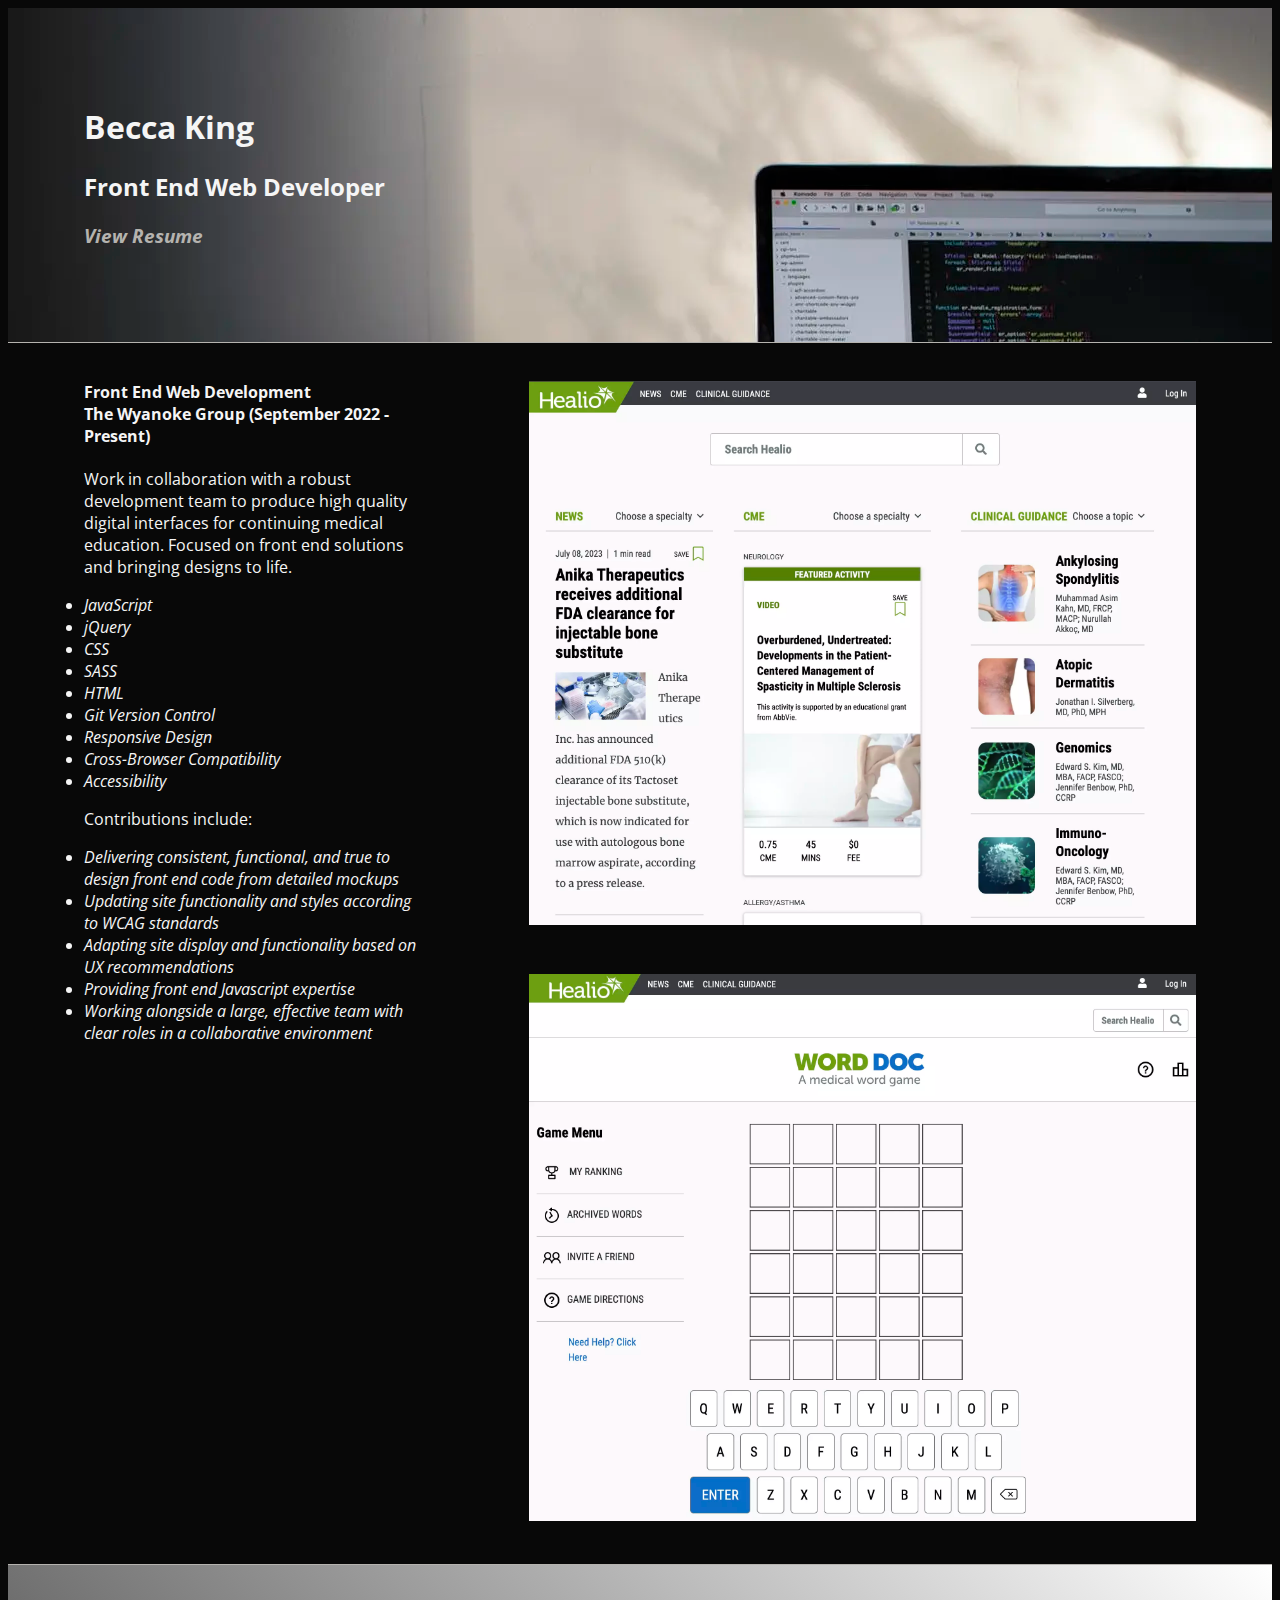
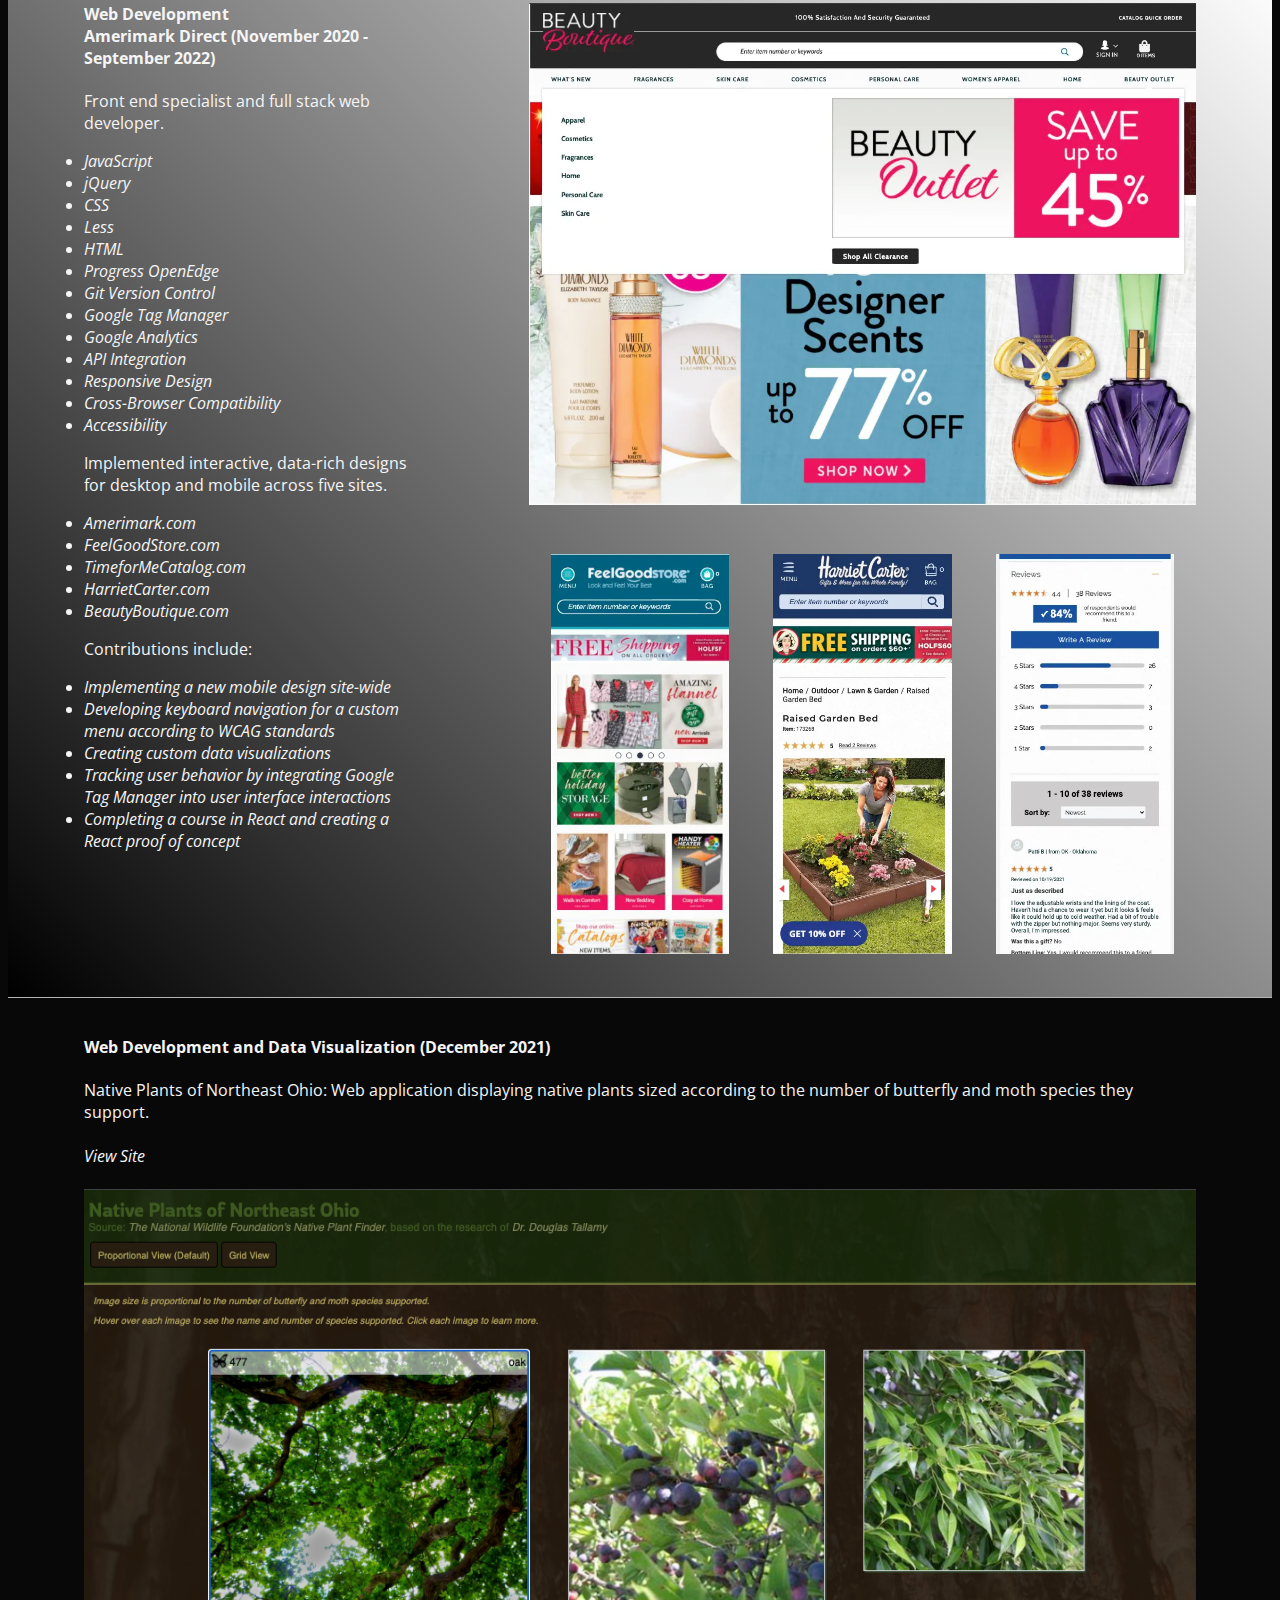
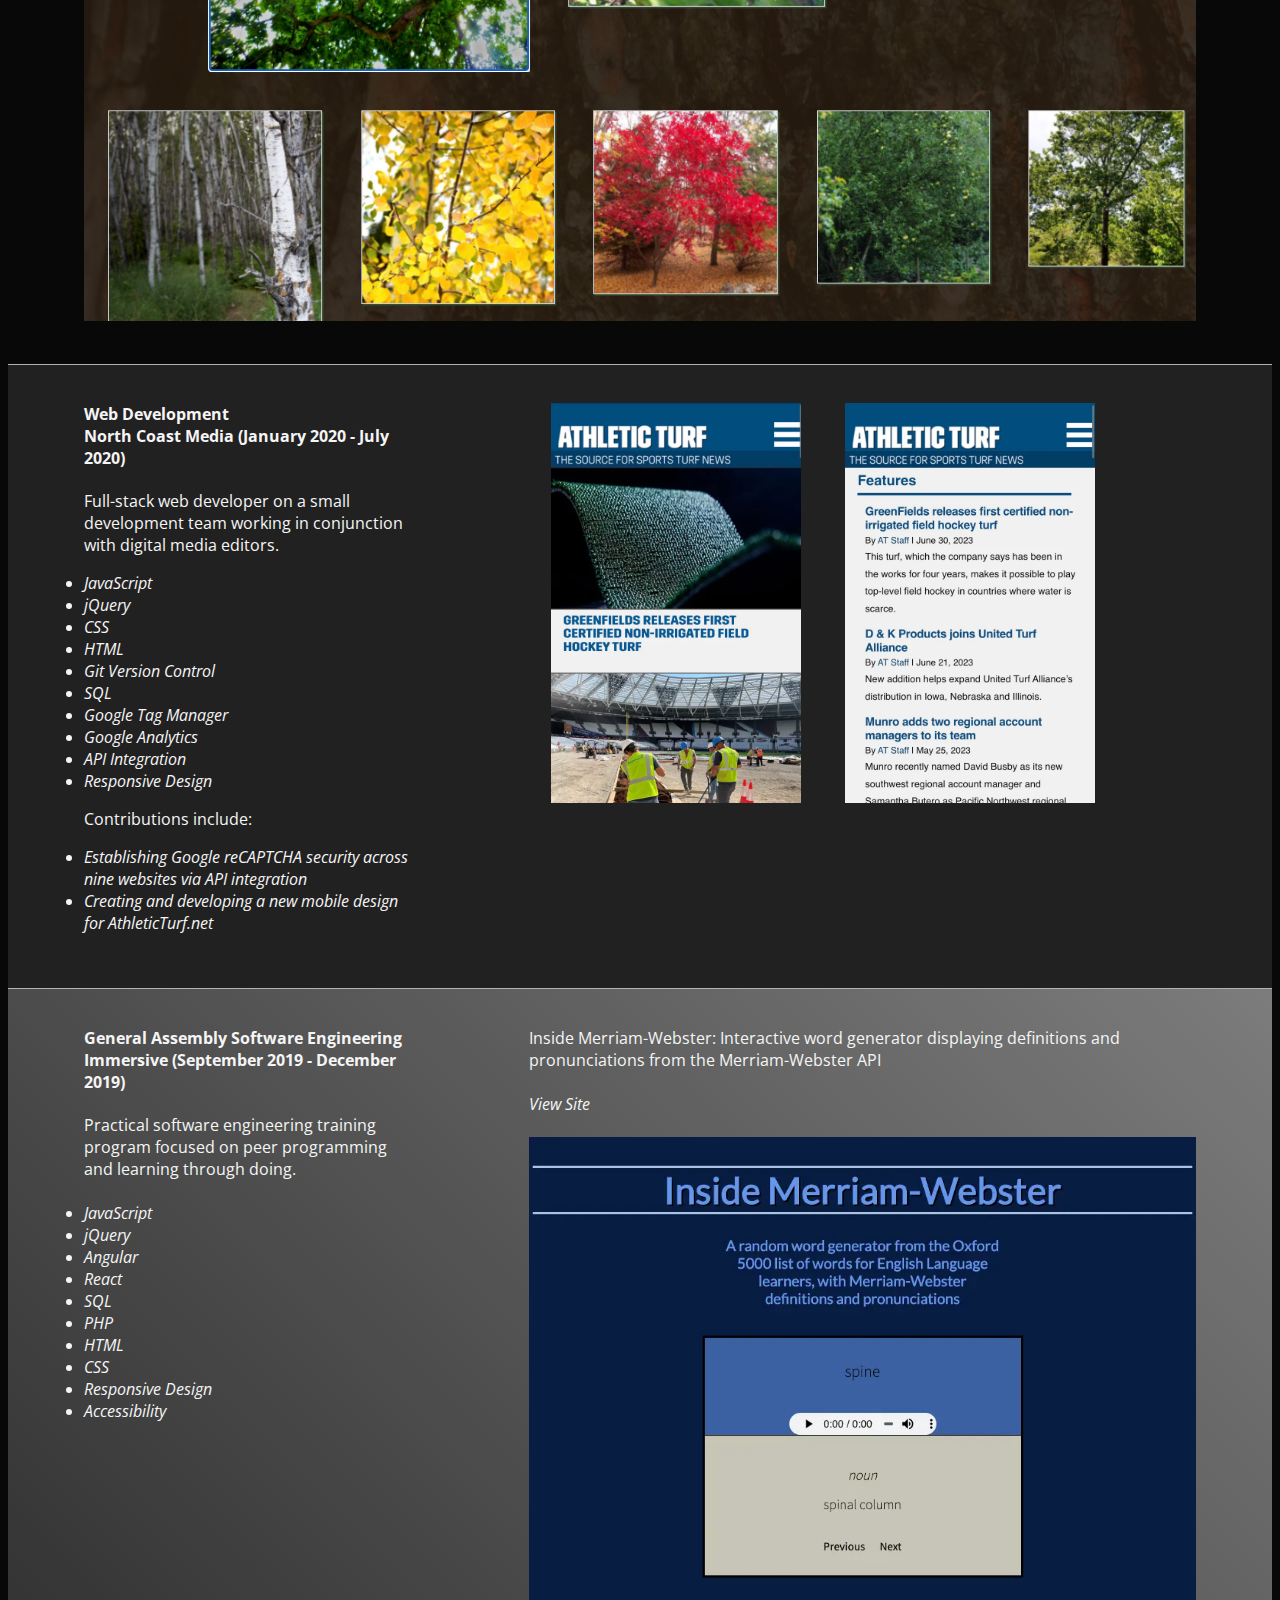
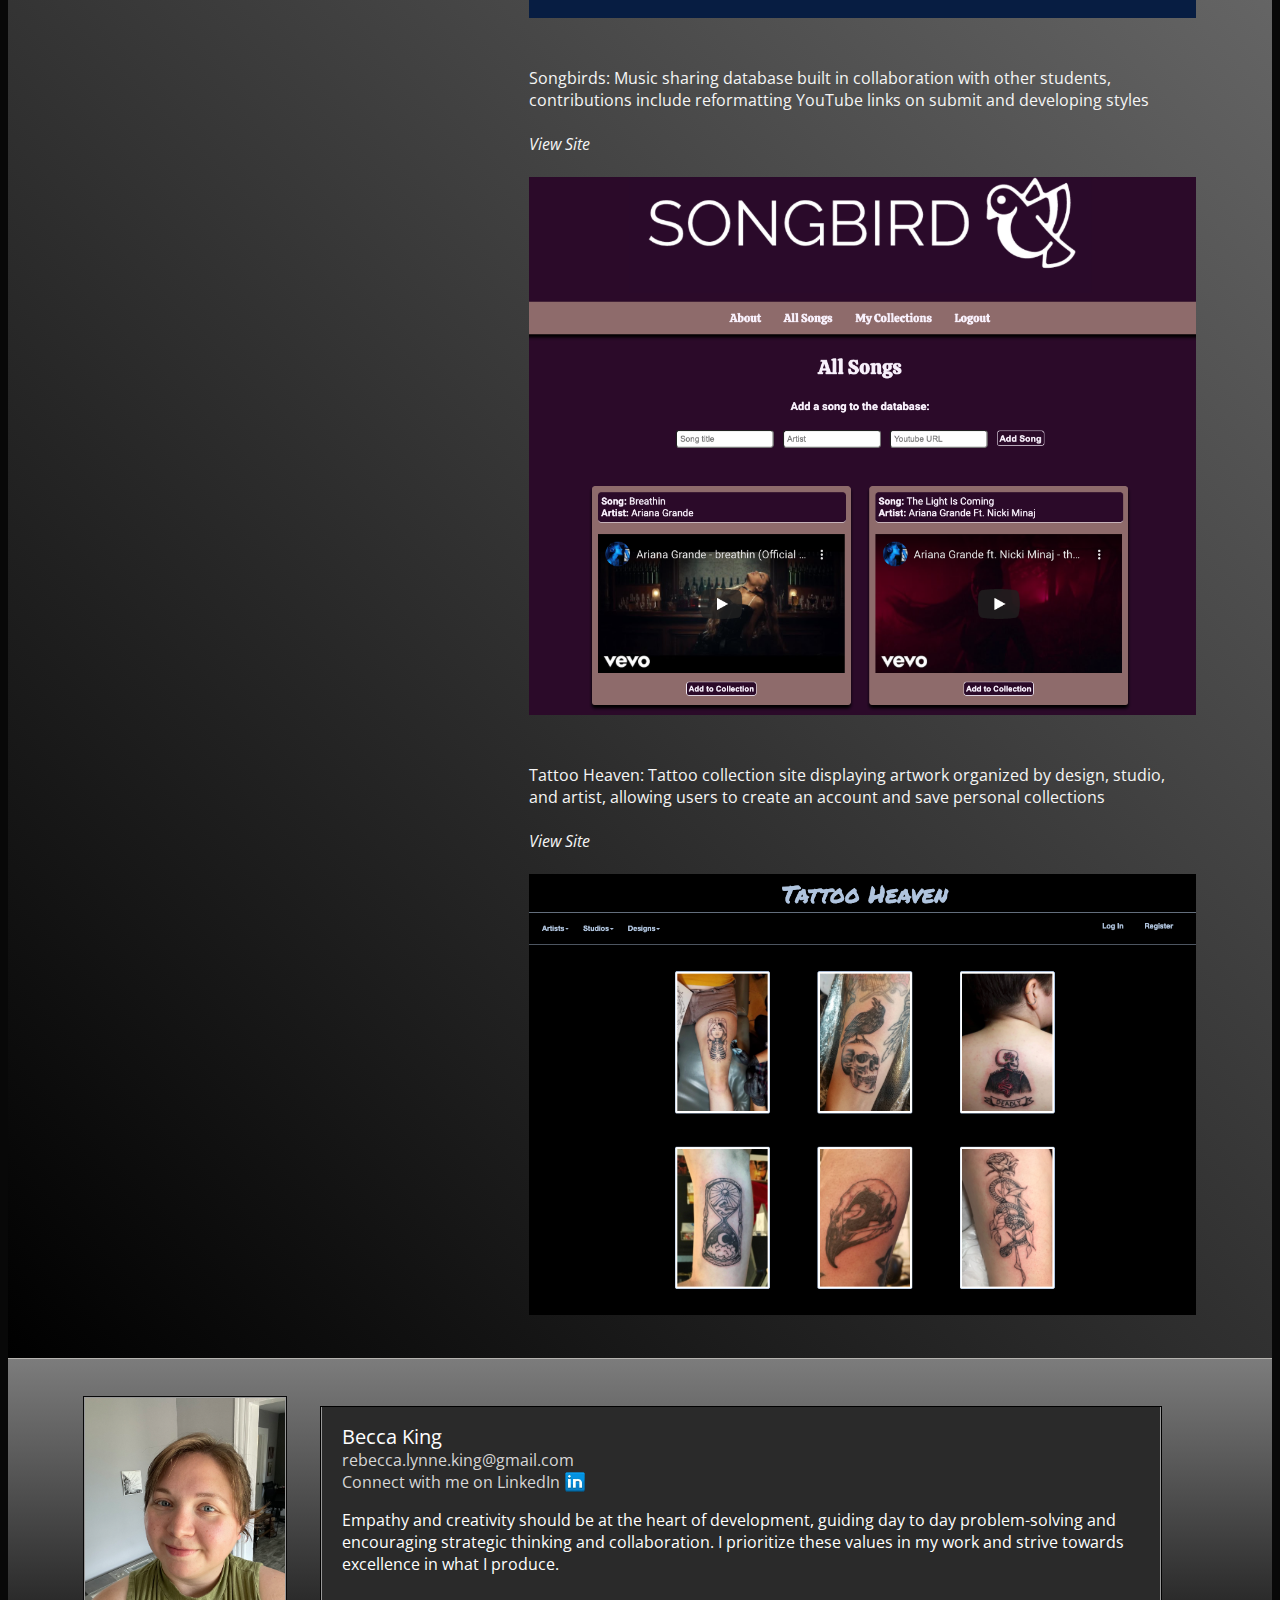
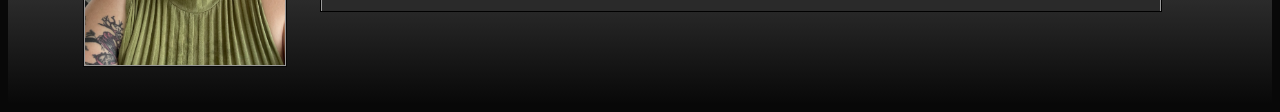
==== index.html @ 702a46b6 "Portfolio site updates" ====
<!DOCTYPE html>
<html lang="en" dir="ltr">
  <head>
    <meta charset="utf-8">
    <meta name="viewport" content="width=device-width, initial-scale=1.0">
    <meta name="description" content="Becca King's Front End Web Development Portfolio.">
    <title>Becca King</title>
    <link rel="stylesheet" href="style.css?v=4" type="text/css">
    <link rel="preconnect" href="https://fonts.gstatic.com">
    <link rel="icon" type="image/png" href="./favicon.png"/>
    <link href="https://fonts.googleapis.com/css2?family=Courgette&family=Open+Sans:ital,wght@0,300;0,400;0,600;0,700;1,300;1,400;1,600;1,700&display=swap" rel="stylesheet">
  </head>
  <body>
    <header>
        <h1>Becca King</h1>
        <h2>Front End Web Developer</h2>
        <a href='./RebeccaKingResume.pdf' id='resume' target="_blank"><h3>View Resume</h3></a>
    </header>
    <main>
        <div class="square wyanoke">
          <div class="column left">
            <h4>Front End Web Development<br>The Wyanoke Group (September 2022 - Present)</h4>
            <span>Work in collaboration with a robust development team to produce high quality digital interfaces for continuing medical education. Focused on front end solutions and bringing designs to life.</span>
            <ul>
              <li>JavaScript</li>
              <li>jQuery</li>
              <li>CSS</li>
              <li>SASS</li>
              <li>HTML</li>
              <li>Git Version Control</li>
              <li>Responsive Design</li>
              <li>Cross-Browser Compatibility</li>
              <li>Accessibility</li>
            </ul>
            <span>Contributions include:</span>
            <ul>
              <li>Delivering consistent, functional, and true to design front end code from detailed mockups</li>
              <li>Updating site functionality and styles according to WCAG standards</li>
              <li>Adapting site display and functionality based on UX recommendations</li>
              <li>Providing front end Javascript expertise</li>
              <li>Working alongside a large, effective team with clear roles in a collaborative environment</li>
            </ul>
          </div>
          <div class="column right">
            <a href="https://www.healio.com"><img src="./images/HealioHomePage.webp" alt="Healio HomePage"></a>
            <a href="https://www.healio.com"><img src="./images/HealioWordDoc.webp" alt="Healio Word Doc Game"></a>
          </div>
        </div>
        <div class='square amerimark'>
          <div class="column left">
            <h4>Web Development<br> Amerimark Direct (November 2020 - September 2022)</h4>
            <span>Front end specialist and full stack web developer.</span>
            <ul>
              <li>JavaScript</li>
              <li>jQuery</li>
              <li>CSS</li>
              <li>Less</li>
              <li>HTML</li>
              <li>Progress OpenEdge</li>
              <li>Git Version Control</li>
              <li>Google Tag Manager</li>
              <li>Google Analytics</li>
              <li>API Integration</li>
              <li>Responsive Design</li>
              <li>Cross-Browser Compatibility</li>
              <li>Accessibility</li>
           </ul>
            <span>Implemented interactive, data-rich designs for desktop and mobile across five sites.</span>
            <ul>
              <li><a href="https://amerimark.com">Amerimark.com</a></li>
              <li><a href="https://feelgoodstore.com">FeelGoodStore.com</a></li>
              <li><a href="https://timeformecatalog.com">TimeforMeCatalog.com</a></li>
              <li><a href="https://harrietcarter.com">HarrietCarter.com</a></li>
              <li><a href="https://beautyboutique.com">BeautyBoutique.com</a></li>
            </ul>
            <span>Contributions include:</span>
            <ul>
              <li>Implementing a new mobile design site-wide</li>
              <li>Developing keyboard navigation for a custom menu according to WCAG standards</li>
              <li>Creating custom data visualizations</li>
              <li>Tracking user behavior by integrating Google Tag Manager into user interface interactions</li>
              <li>Completing a course in React and creating a React proof of concept</li>
            </ul>
          </div>
          <div class="column right">
            <a href="https://www.beautyboutique.com" target="_blank"><img src="./images/beauty.webp" alt="Beauty Boutique Homepage"></a>
            <div class='media'>
              <div><img src="./images/FGS.webp" alt="FeelGoodStore Home Page"></div>
              <div><img src="./images/HC.webp" alt="Harriet Carter Product Page"></div>
              <div><img src='./images/AmerimarkReviewsMobile.webp' alt="Amerimark Product Review Section, Mobile"></div>
            </div>
          </div>
        </div>
        <div class='square dataviz'>
          <h4>Web Development and Data Visualization (December 2021)</h4>
          <span>Native Plants of Northeast Ohio: Web application displaying native plants sized according to the number of butterfly and moth species they support.</span>
          <a class="view" href="https://rebeccaking.info/data-visualizations/neohio-natives" target="_blank">View Site</a>
          <a href="https://rebeccaking.info/data-visualizations/neohio-natives" target="_blank"><img src="./images/NativePlants.webp" alt="Northeast Ohio Natives Project"></a>
        </div>
        <div class='square northcoast'>
          <div class="column left">
            <h4>Web Development<br> North Coast Media (January 2020 - July 2020)</h4>
            <span>Full-stack web developer on a small development team working in conjunction with digital media editors.</span>
            <ul>
              <li>JavaScript</li>
              <li>jQuery</li>
              <li>CSS</li>
              <li>HTML</li>
              <li>Git Version Control</li>
              <li>SQL</li>
              <li>Google Tag Manager</li>
              <li>Google Analytics</li>
              <li>API Integration</li>
              <li>Responsive Design</li>
            </ul>
            <span>Contributions include:</span>
            <ul>
              <li>Establishing Google reCAPTCHA security across nine websites via API integration</li>
              <li>Creating and developing a new mobile design for AthleticTurf.net</li>
            </ul>
          </div>  
          <div class="column right">
            <div class="media">
              <div><img src="./images/AthleticTurfHomePage.webp" alt="Athletic Turf Home Page"></div>
              <div><img src="./images/AthleticTurfLanding.webp" alt="Athletic Turf Landing"></div>
            </div>
          </div>
        </div>
        <div class='square generalassembly'>
          <div class='column left'>
            <h4>General Assembly Software Engineering Immersive (September 2019 - December 2019)</h4>
            <span>Practical software engineering training program focused on peer programming and learning through doing.</span>
            <ul>
              <li>JavaScript</li>
              <li>jQuery</li>
              <li>Angular</li>
              <li>React</li>
              <li>SQL</li>
              <li>PHP</li>
              <li>HTML</li>
              <li>CSS</li>
              <li>Responsive Design</li>
              <li>Accessibility</li>
            </ul>
          </div>
          <div class="column right">
            <span>Inside Merriam-Webster: Interactive word generator displaying definitions and pronunciations from the Merriam-Webster API</span>
            <a href='https://beccaking.github.io/dictionary-app/' target="_blank"><span>View Site</span><img src='./images/Dictionary.webp' alt='Dictionary application'></a>
            <span>Songbirds: Music sharing database built in collaboration with other students, contributions include reformatting YouTube links on submit and developing styles</span>
            <a href='https://songbirds.herokuapp.com/' target="_blank"><span>View Site</span><img src='./images/Songbirds.webp' alt='Songbirds application'></a>
            <span>Tattoo Heaven: Tattoo collection site displaying artwork organized by design, studio, and artist, allowing users to create an account and save personal collections</span>
            <a href='https://tattoo-heaven.herokuapp.com/' target="_blank"><span>View Site</span><img src='./images/Tattoo.webp?v=2' alt='Tattoo Heaven application'></a>          
          </div>
       </div>
    </main>
    <footer>
      <img class="headshot" src='./images/BeccaKing.jpeg' alt='Headshot, Becca King'>
      <div class="footer-bio">
        <div class='footer-bio-details'>
          <span>Becca King</span>
          <a href="mailto:rebecca.lynne.king@gmail.com">rebecca.lynne.king@gmail.com</a>
          <a href='https://www.linkedin.com/in/becca-king-/' target="_blank">Connect with me on LinkedIn <img class="linkedin" src='./images/LinkedIn.webp' alt='LinkedIn'></a>
        </div>
        <p>Empathy and creativity should be at the heart of development, guiding day to day problem-solving and encouraging strategic thinking and collaboration. I prioritize these values in my work and strive towards excellence in what I produce. </p>
      </div>
      <script src="https://code.jquery.com/jquery-3.6.0.min.js" integrity="sha256-/xUj+3OJU5yExlq6GSYGSHk7tPXikynS7ogEvDej/m4=" crossorigin="anonymous"></script>
    </footer>
  </body>
</html>
---- style.css ----
html {
  overflow-x: hidden;
}
body {
  background: #080808;
  color: whitesmoke;
  font-family: 'Open Sans', helvetica, arial, sans-serif;
}
header {
  background-image: url('./images/background.webp');
  border-bottom: 1px solid #b5b3af;
  padding: 6%;
}
h3 {
  width: fit-content;
}
h4 {
  margin-top: 0;
}
ul {
  width: 100%;
  padding: 0;
}
ul li {
  font-style: italic;
  margin: 0;
}
img {
  width: 100%;
}
a:hover img {
  cursor: pointer;
}
.float {
  float: right;
  width: 85%;
}
.full-width {
  width: 100%;
}
.square {
  display: flex;
  border-bottom: 1px solid #b5b3af;
  justify-content: space-between;
  padding: 3% 6%;
}
.square a {
  color: whitesmoke;
  display: block;
  text-align: left;
  text-decoration: none;
  width: 100%;
}
.square.wyanoke .column.right a:first-of-type {
  margin-bottom: 44px;
}
.square.amerimark {
  background: linear-gradient(45deg, black, white);
}
.square.dataviz {
  flex-direction: column;
}
.square.dataviz span {
  display: block;
  margin-bottom: 22px;
}
.square.dataviz a.view {
  font-style: italic;
  margin-bottom: 22px;
}
.square.northcoast {
  background: #222122;
}
.square.northcoast .media {
  margin-top: 0;
}
.square.generalassembly {
  background: linear-gradient(45deg, black, #7c7c7c);
}
.square.generalassembly span {
  display: block;
  margin-bottom: 22px;
}
.square.generalassembly img {
  margin-bottom: 44px;
}
.square.generalassembly a:last-of-type img {
  margin-bottom: 0;
}
.square.generalassembly a span {
  font-style: italic;
}
#resume {
  color: #b5b3af;
  font-style: italic;
  text-decoration: none;
}
.column.left {
  width: 30%;
}
.column.right {
  display: flex;
  flex-direction: column;
  width: 60%;
}
.media {
  align-items: flex-start;
  display: flex;
  margin-top: 44px;
}
.media div {
  margin: 0 22px;
  width: 250px;
}
.media img {
  height: 400px;
  object-fit: cover;
  object-position: top;
}
footer {
  align-items: flex-start;
  background: linear-gradient(0deg, #080808, #7c7c7c);
  color: #fefefe;
  display: flex;
  padding: 3% 6%;
}
.footer-bio {
  background: #2a2a2a;
  border-left: 1px solid #999999;
  border-right: 1px solid #999999;
  margin: 10px 35px 0;
  outline: 1px solid black;
  padding: 20px;
}
.footer-bio-details a {
  align-items: center;
  color: #d6d6d6;
  display: flex;
  text-decoration: none;
}
.footer-bio-details span:first-of-type {
  font-size: 20px;
  line-height: 20px;
}
.headshot {
  border: 1px solid #999999;
  outline: 1px solid #080808;
  width: 200px;
}
.linkedin {
  margin-left: 5px;
  width: 20px;
}
@media only screen and (max-width: 750px){
  .float {
    width: 100%;
    margin: 0 auto;
    display: block;
  }
  .column.left,
  .column.right {
    width: 100%;
  }
  .column.left {
    margin-bottom: 8%;
  }
  .column.right {
    align-items: center;
  }
  .square {
    align-items: center;
    flex-direction: column;
    padding: 4% 6% 15%;
  }
  .square ul:last-child {
    margin-bottom: 0;
  }
  .square.wyanoke .column.right a:first-of-type {
    margin-bottom: 22px;
  }
  .square.amerimark {
    background: linear-gradient(45deg, black, #bfbfbf);
  }
  .square.northcoast a {
    margin: 0 auto;
    width: 100%;
  }
  .square.generalassembly a {
    margin: 2% auto;
    width: 100%;
  }
  .square.generalassembly img {
    margin-bottom: 22px;
  }
  .square.generalassembly span {
    margin-bottom: 10px;
  }
  .media {
    margin-top: 22px;
  }
  .media div {
    margin: 0 2px;
    width: unset;
  }
  footer {
    align-items: center;
    flex-direction: column;
    padding: 25px;
  }
  .footer-bio {
    margin: 0 35px;
  }
  .headshot {
    margin-bottom: 25px;
    width: 265px;
  }
}
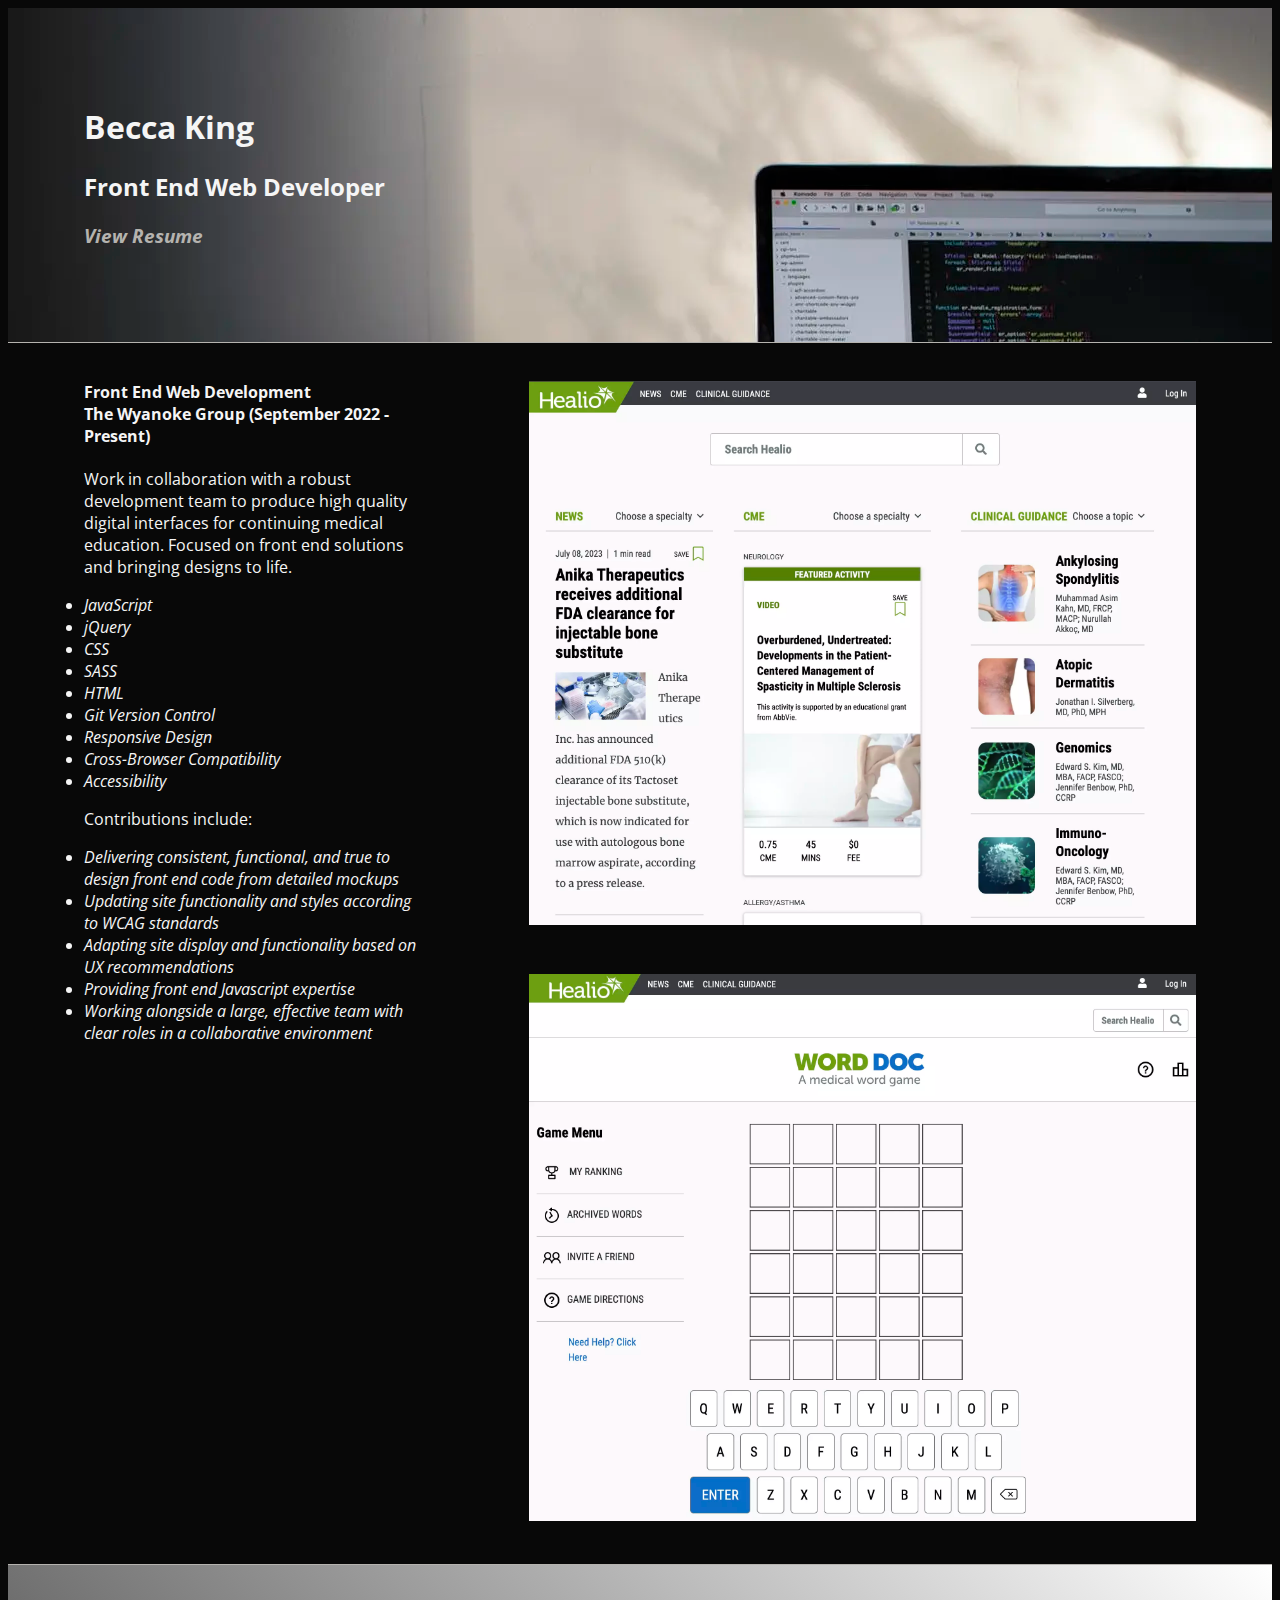
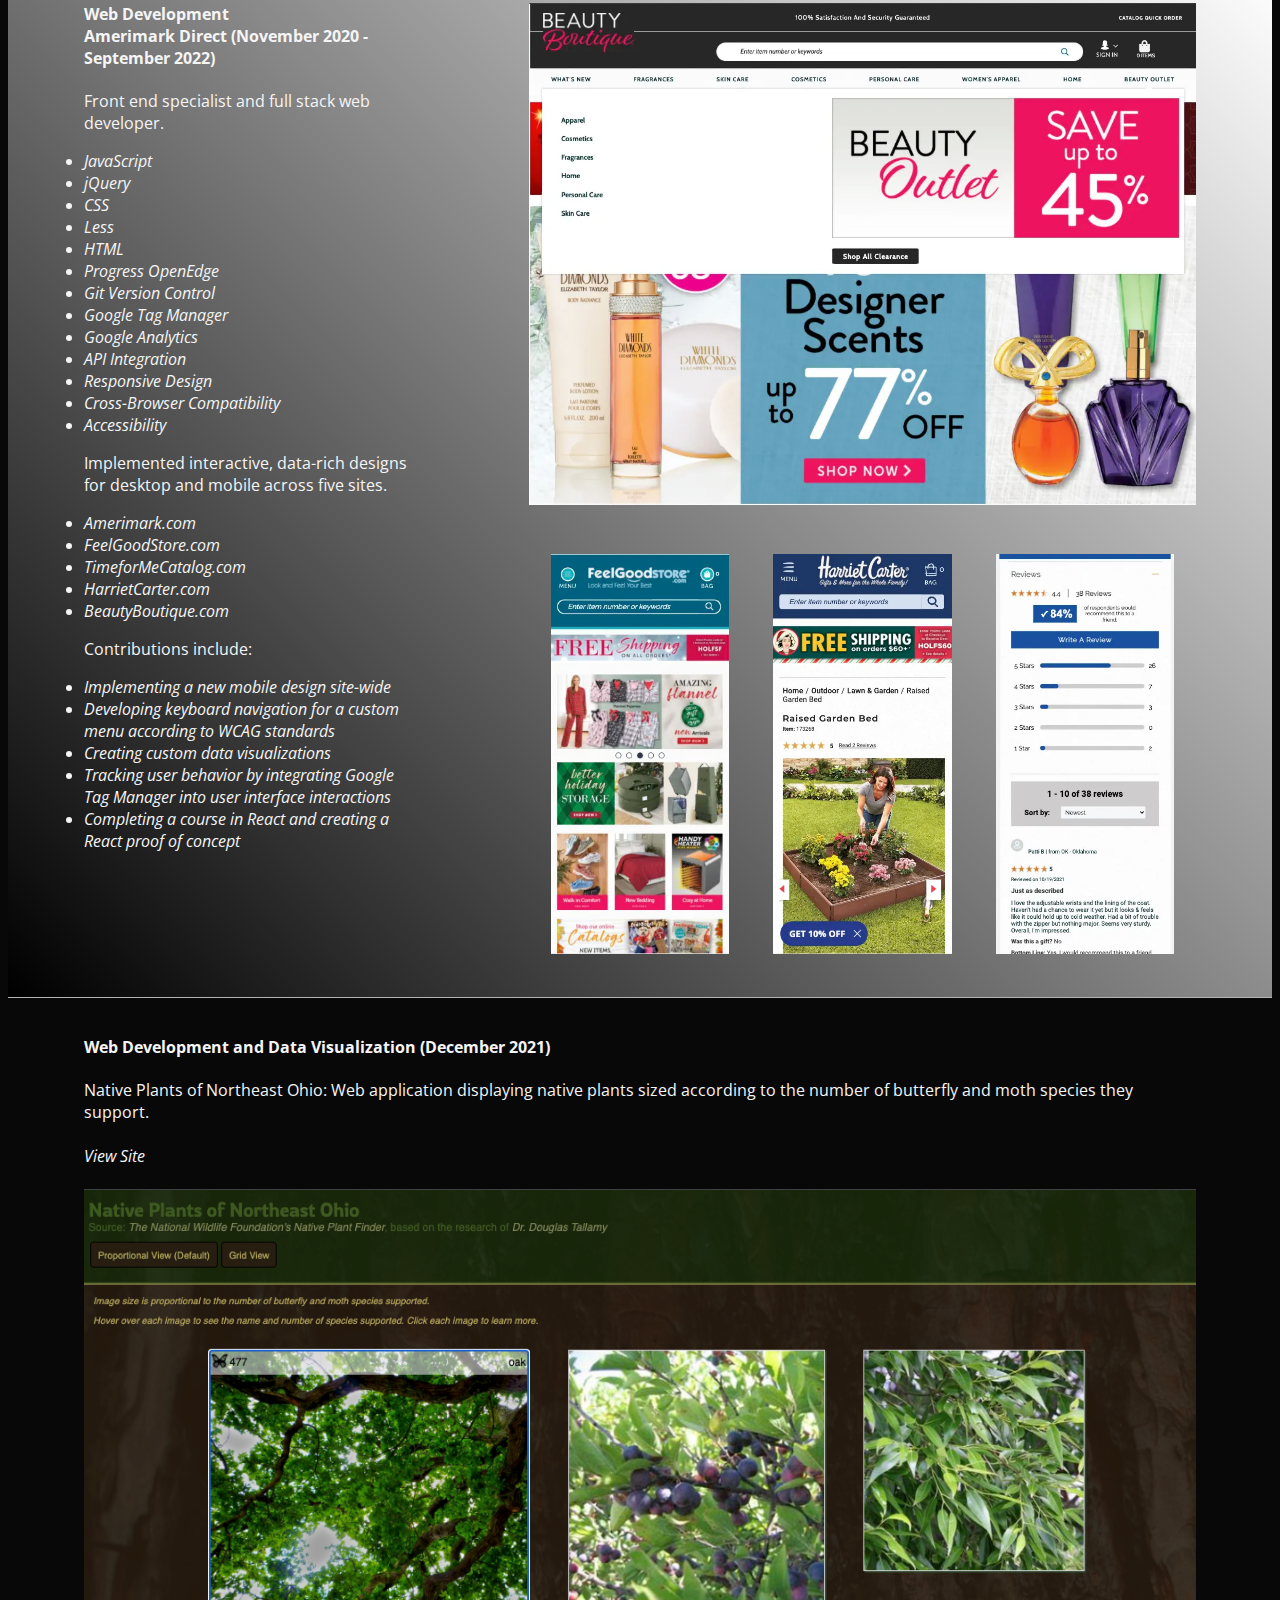
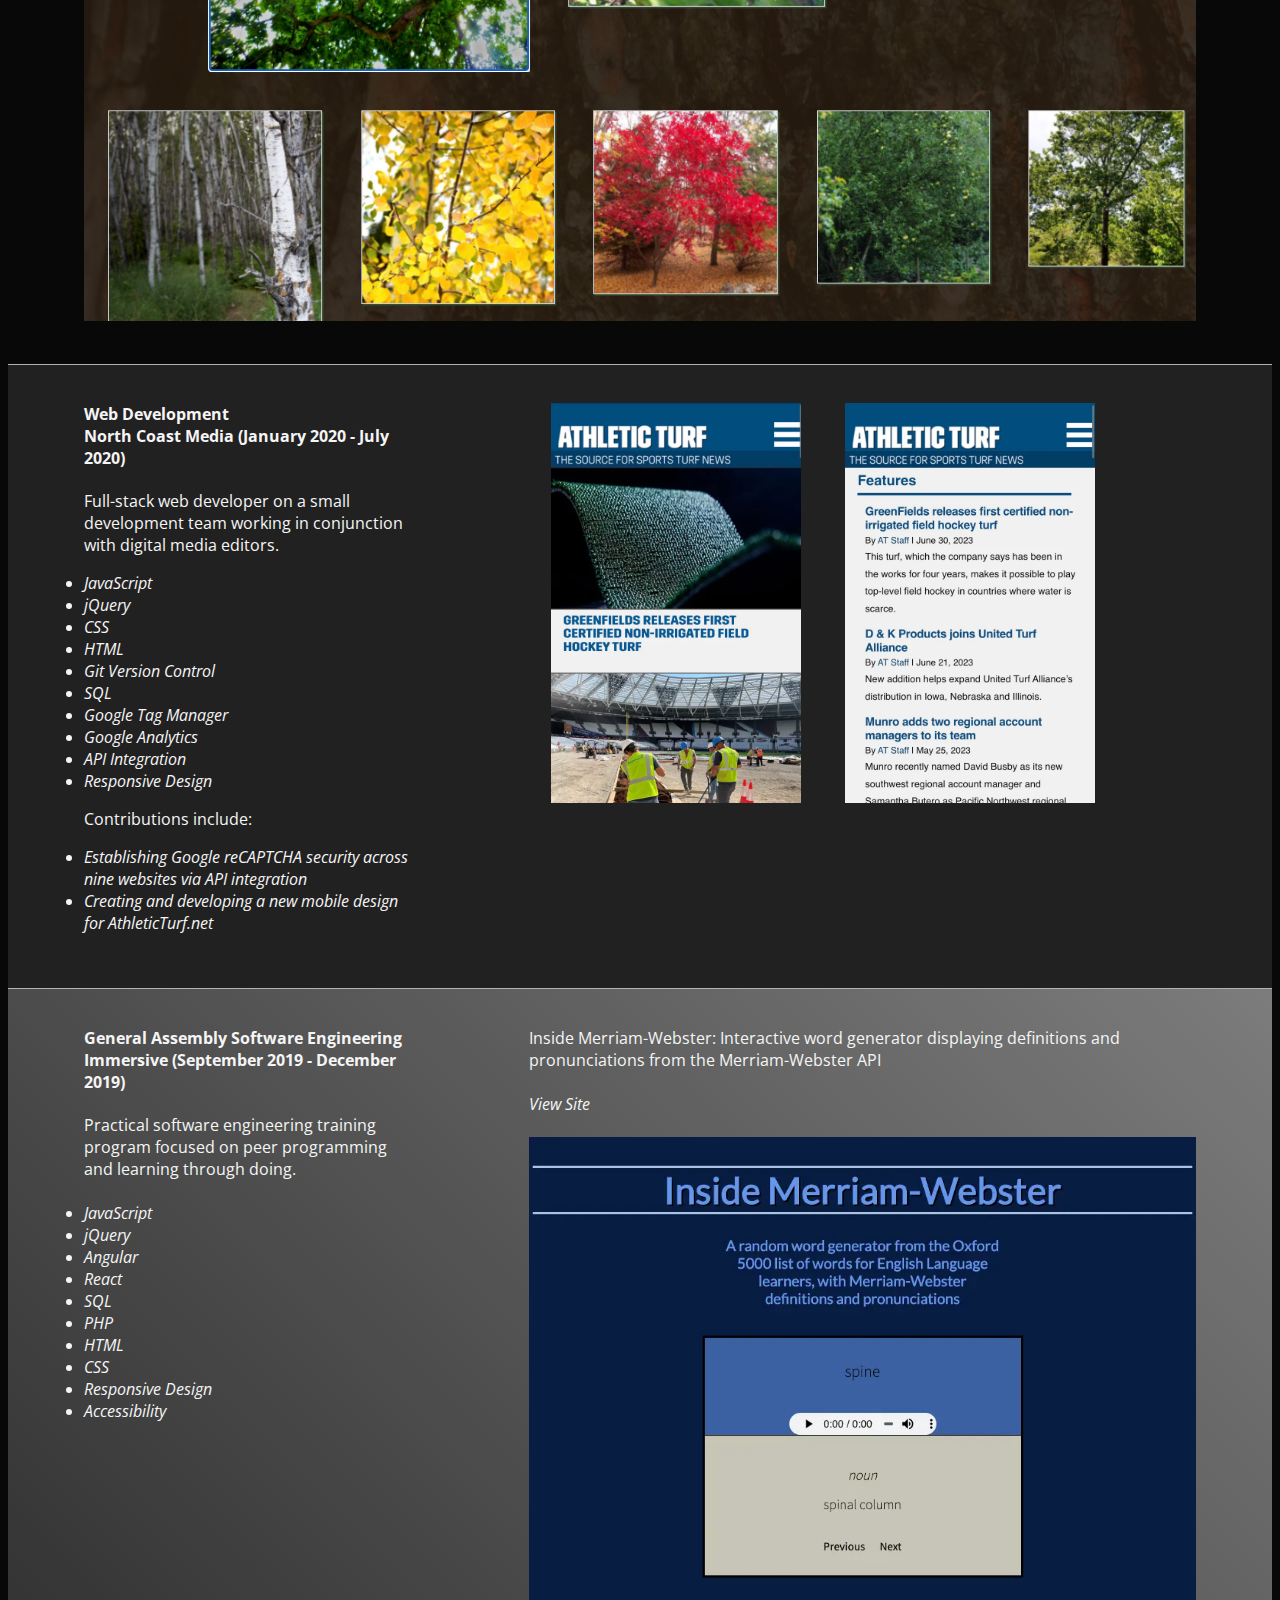
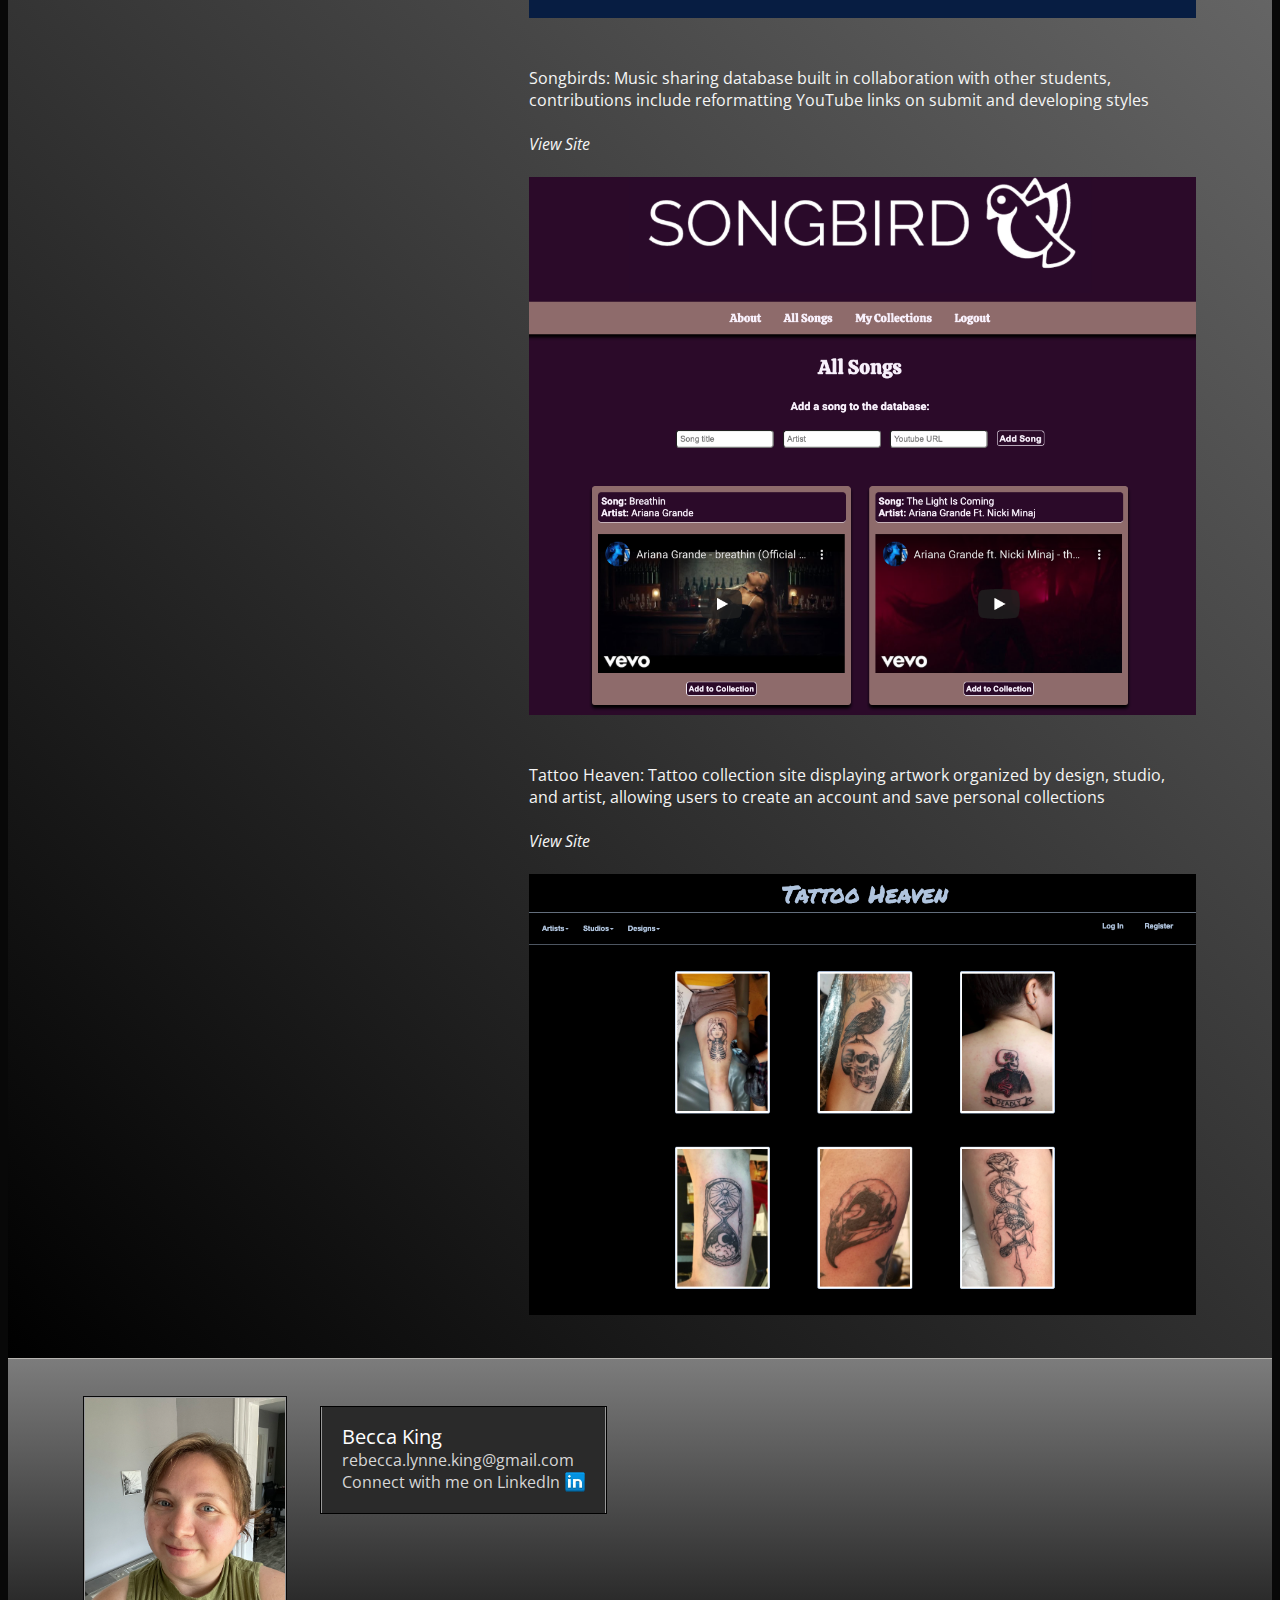
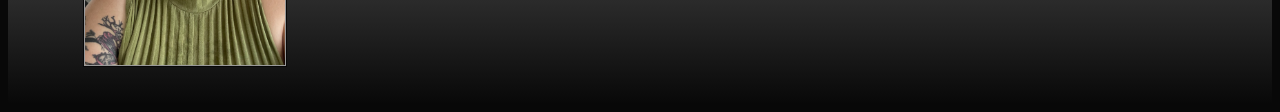
==== commit c4cf438b: "Updating resume" ====
--- a/index.html
+++ b/index.html
@@ -3,7 +3,7 @@
   <head>
     <meta charset="utf-8">
     <meta name="viewport" content="width=device-width, initial-scale=1.0">
-    <meta name="description" content="Becca King's Front End Web Development Portfolio.">
+    <meta name="description" content="Becca King's Front End Web Development Portfolio">
     <title>Becca King</title>
     <link rel="stylesheet" href="style.css?v=4" type="text/css">
     <link rel="preconnect" href="https://fonts.gstatic.com">
@@ -14,14 +14,14 @@
     <header>
         <h1>Becca King</h1>
         <h2>Front End Web Developer</h2>
-        <a href='./RebeccaKingResume.pdf' id='resume' target="_blank"><h3>View Resume</h3></a>
+        <a href='./Resume-RebeccaKing.pdf' id='resume' target="_blank"><h3>View Resume</h3></a>
     </header>
     <main>
         <div class="square wyanoke">
           <div class="column left">
             <h4>Front End Web Development<br>The Wyanoke Group (September 2022 - Present)</h4>
             <span>Work in collaboration with a robust development team to produce high quality digital interfaces for continuing medical education. Focused on front end solutions and bringing designs to life.</span>
-            <ul>
+            <ul class="no-bullets">
               <li>JavaScript</li>
               <li>jQuery</li>
               <li>CSS</li>
@@ -50,7 +50,7 @@
           <div class="column left">
             <h4>Web Development<br> Amerimark Direct (November 2020 - September 2022)</h4>
             <span>Front end specialist and full stack web developer.</span>
-            <ul>
+            <ul class="no-bullets">
               <li>JavaScript</li>
               <li>jQuery</li>
               <li>CSS</li>
@@ -66,7 +66,7 @@
               <li>Accessibility</li>
            </ul>
             <span>Implemented interactive, data-rich designs for desktop and mobile across five sites.</span>
-            <ul>
+            <ul class="no-bullets">
               <li><a href="https://amerimark.com">Amerimark.com</a></li>
               <li><a href="https://feelgoodstore.com">FeelGoodStore.com</a></li>
               <li><a href="https://timeformecatalog.com">TimeforMeCatalog.com</a></li>
@@ -101,7 +101,7 @@
           <div class="column left">
             <h4>Web Development<br> North Coast Media (January 2020 - July 2020)</h4>
             <span>Full-stack web developer on a small development team working in conjunction with digital media editors.</span>
-            <ul>
+            <ul class="no-bullets">
               <li>JavaScript</li>
               <li>jQuery</li>
               <li>CSS</li>
@@ -130,7 +130,7 @@
           <div class='column left'>
             <h4>General Assembly Software Engineering Immersive (September 2019 - December 2019)</h4>
             <span>Practical software engineering training program focused on peer programming and learning through doing.</span>
-            <ul>
+            <ul class="no-bullets">
               <li>JavaScript</li>
               <li>jQuery</li>
               <li>Angular</li>
@@ -161,7 +161,6 @@
           <a href="mailto:rebecca.lynne.king@gmail.com">rebecca.lynne.king@gmail.com</a>
           <a href='https://www.linkedin.com/in/becca-king-/' target="_blank">Connect with me on LinkedIn <img class="linkedin" src='./images/LinkedIn.webp' alt='LinkedIn'></a>
         </div>
-        <p>Empathy and creativity should be at the heart of development, guiding day to day problem-solving and encouraging strategic thinking and collaboration. I prioritize these values in my work and strive towards excellence in what I produce. </p>
       </div>
       <script src="https://code.jquery.com/jquery-3.6.0.min.js" integrity="sha256-/xUj+3OJU5yExlq6GSYGSHk7tPXikynS7ogEvDej/m4=" crossorigin="anonymous"></script>
     </footer>
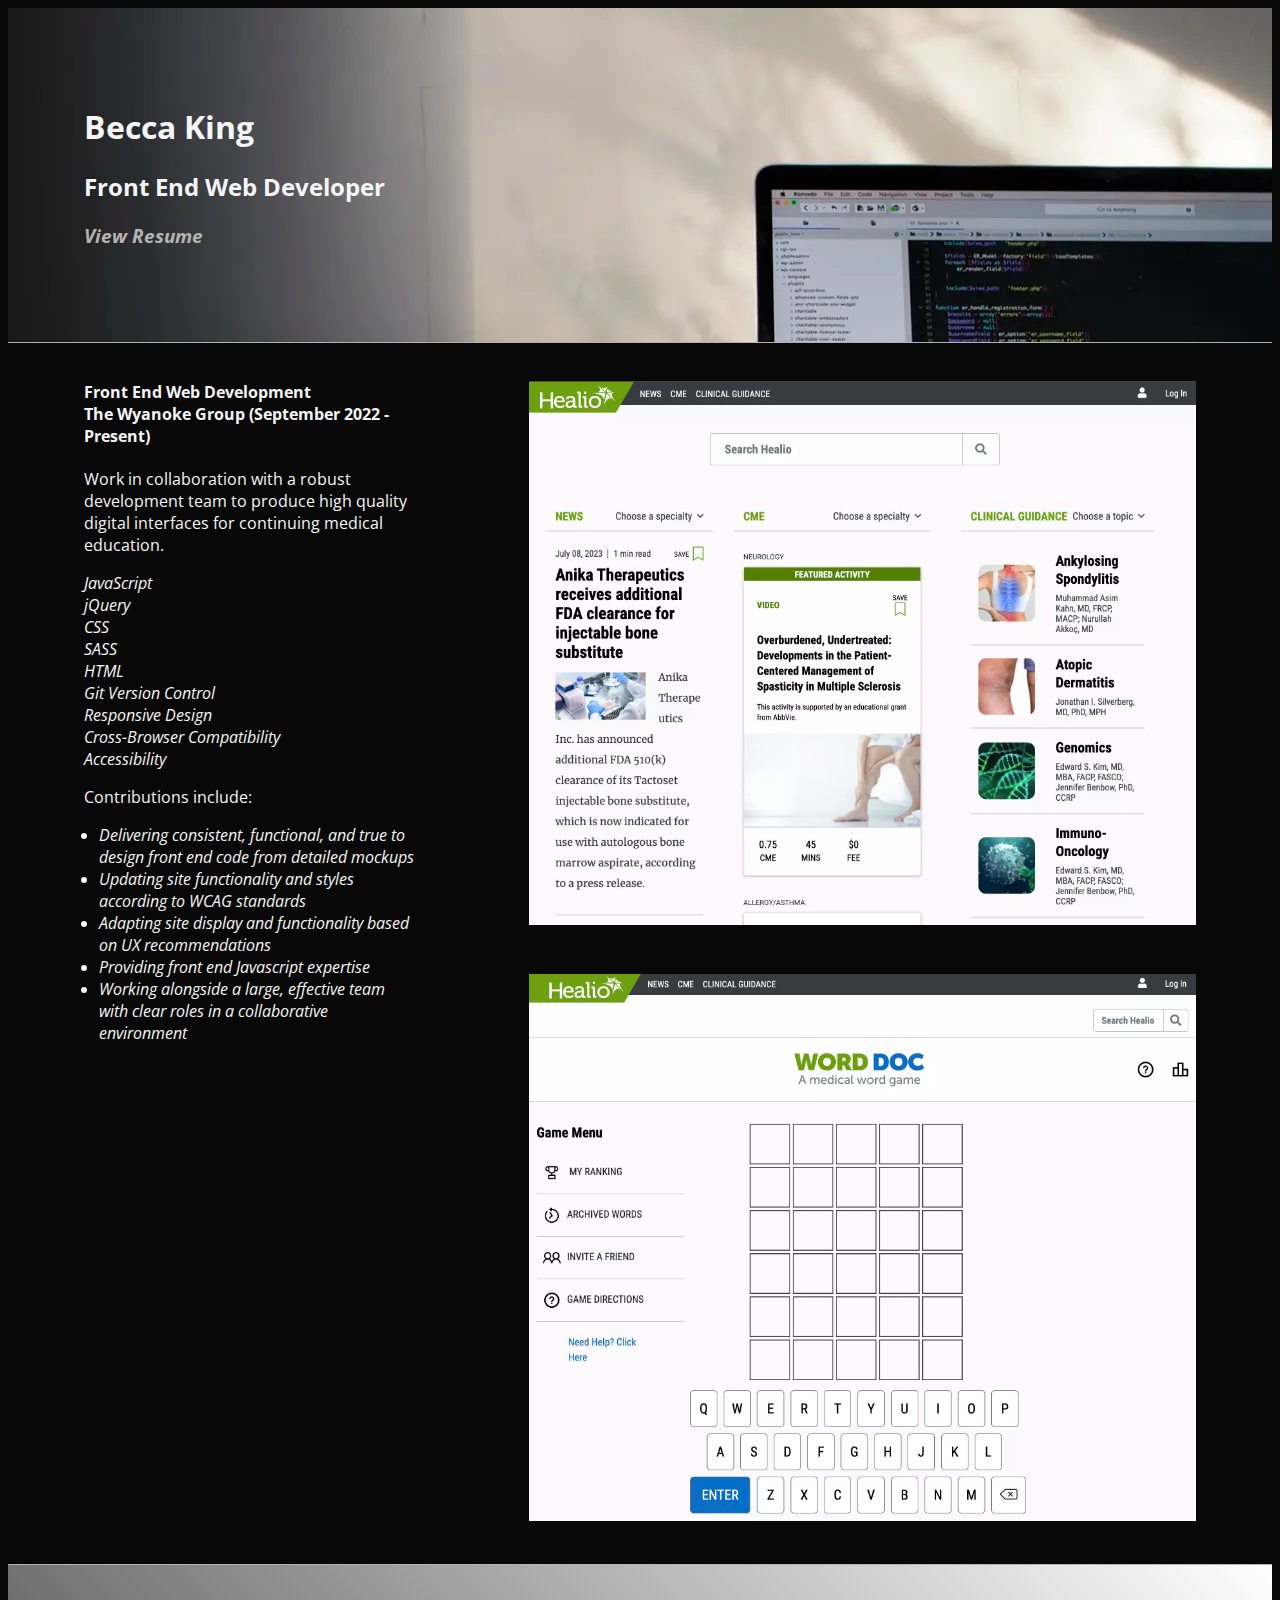
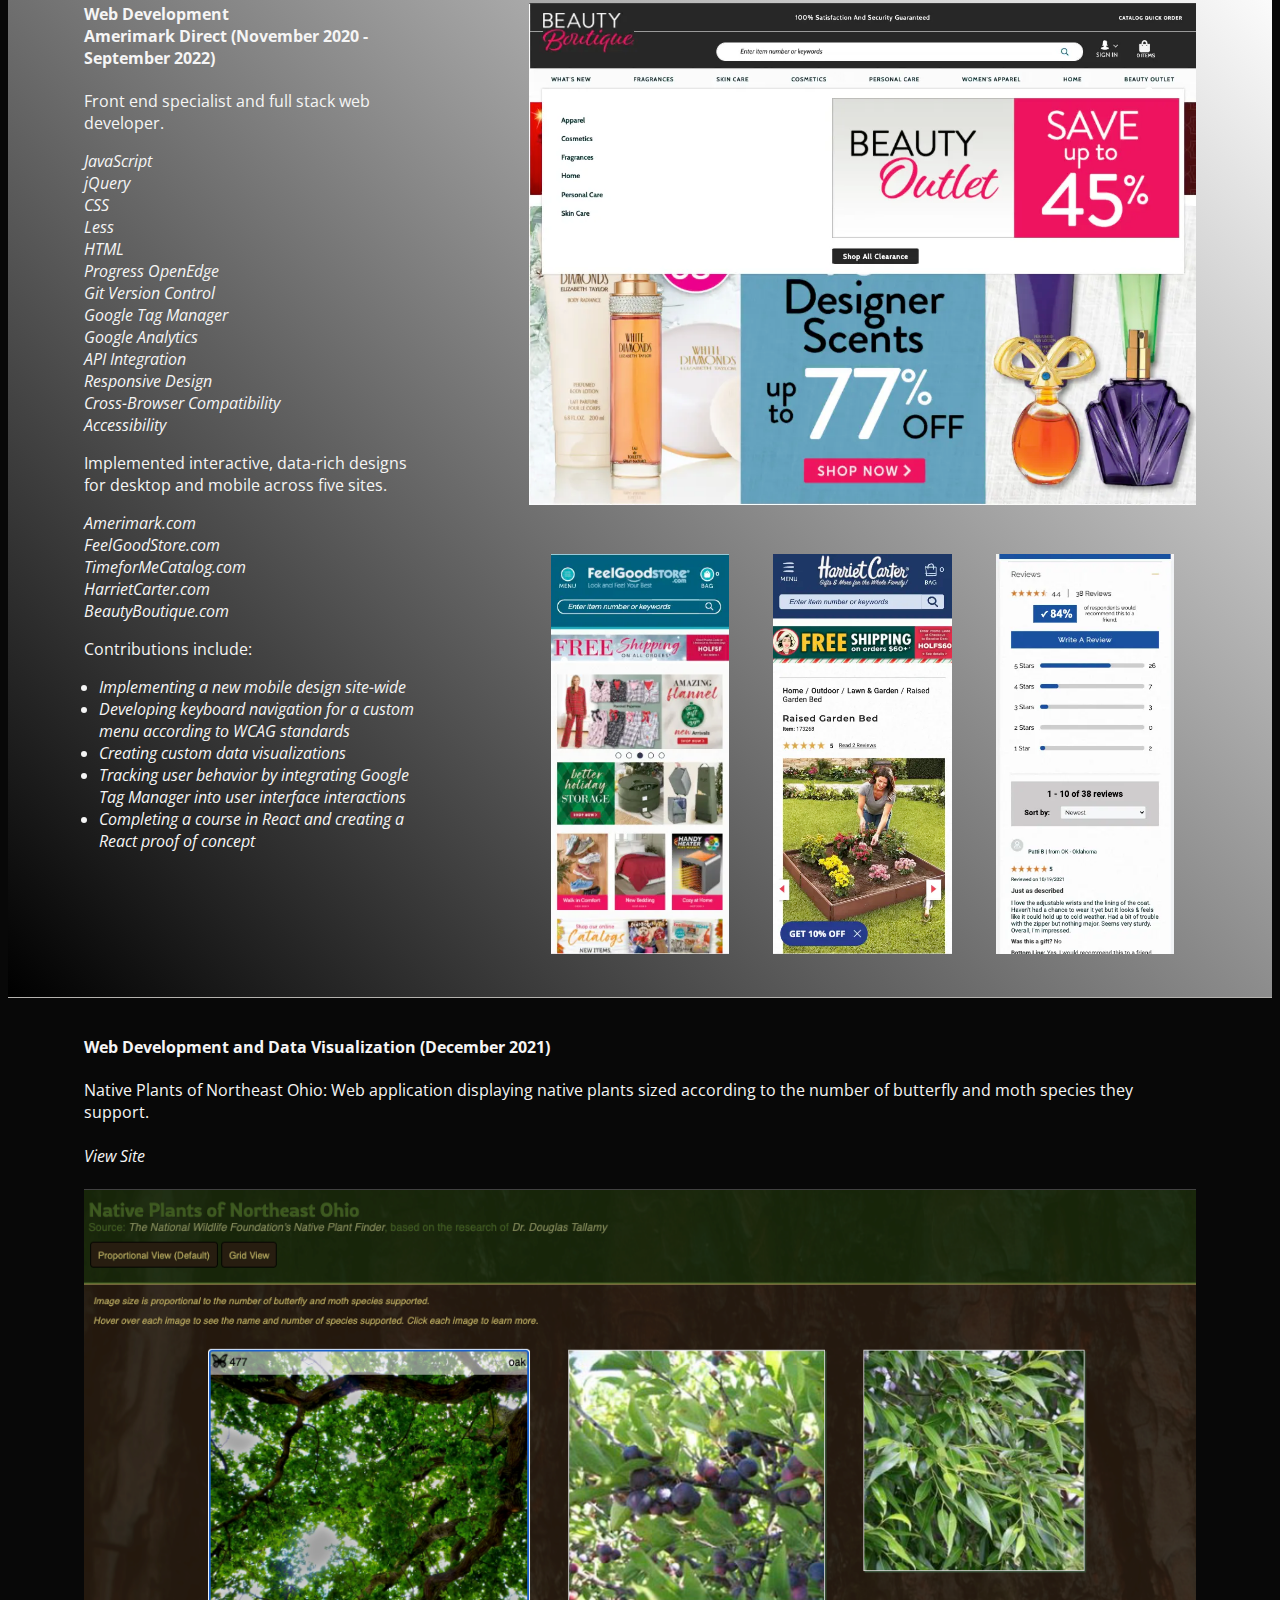
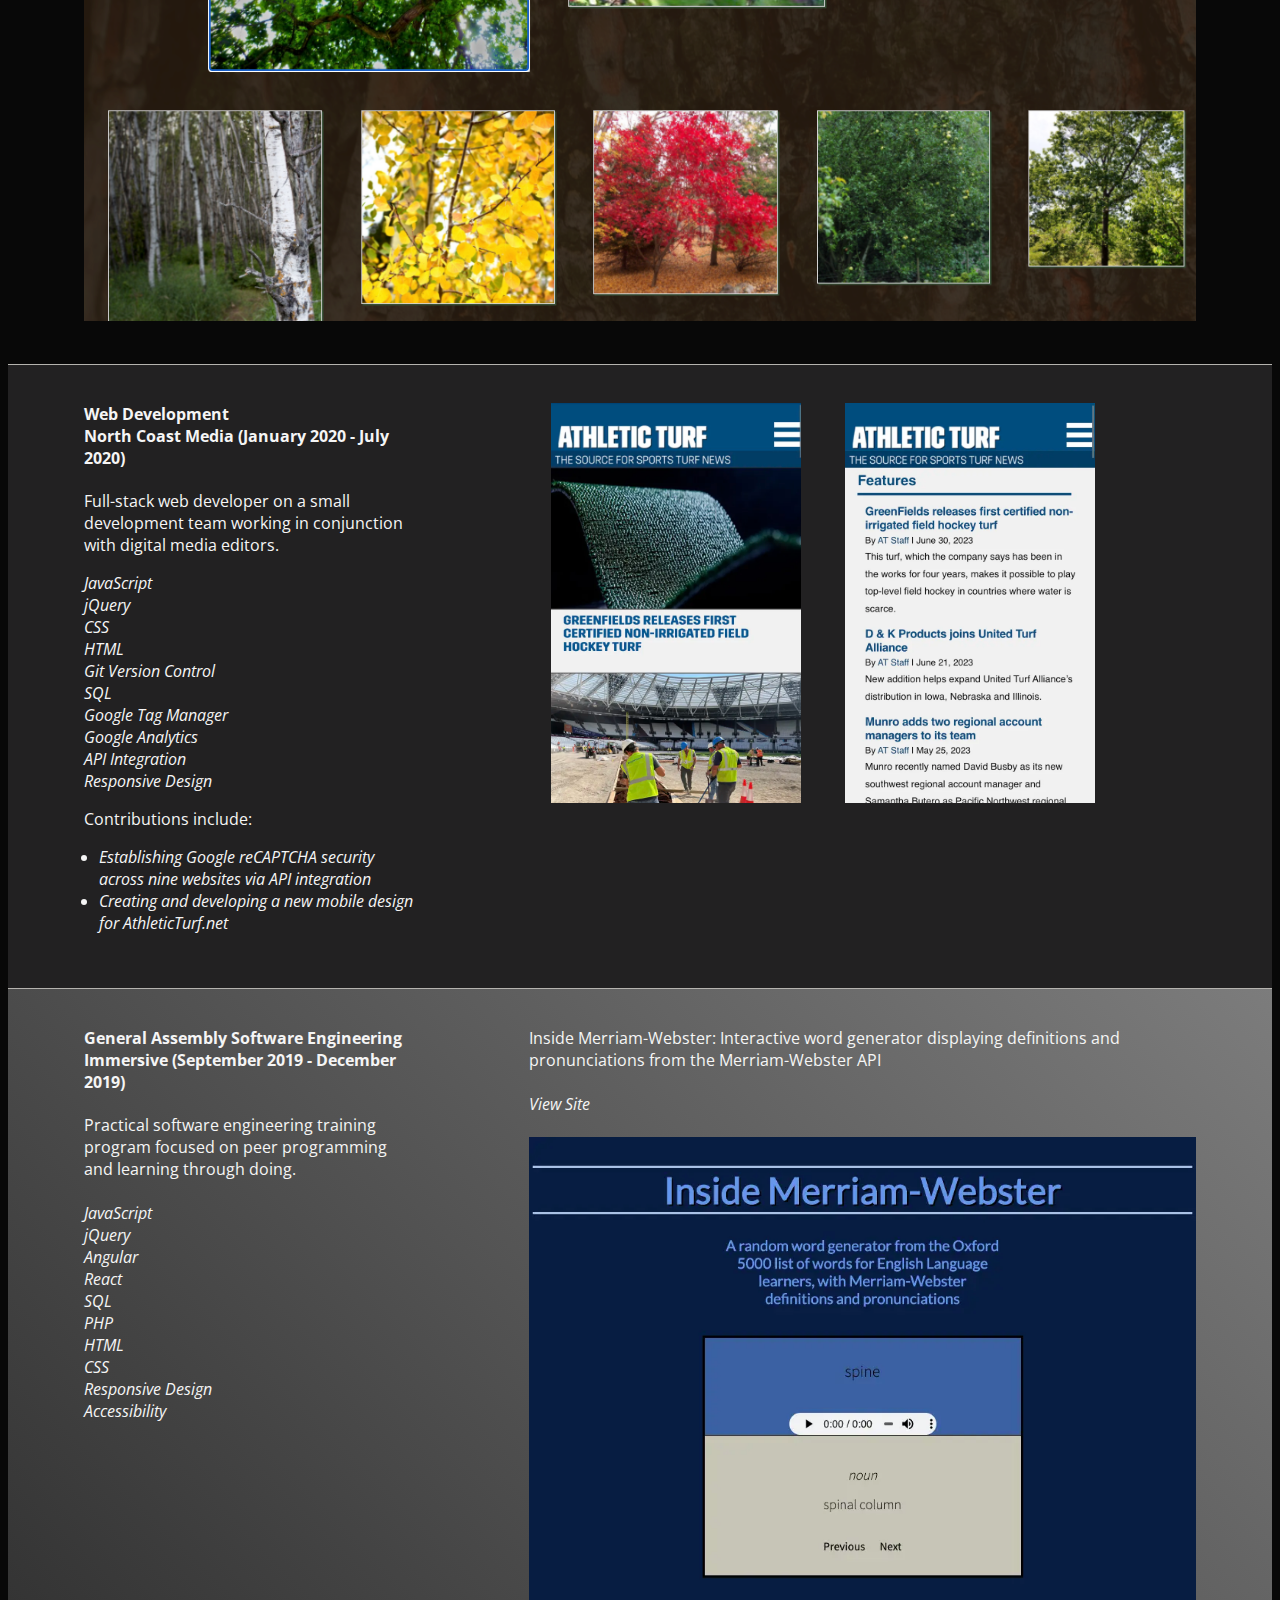
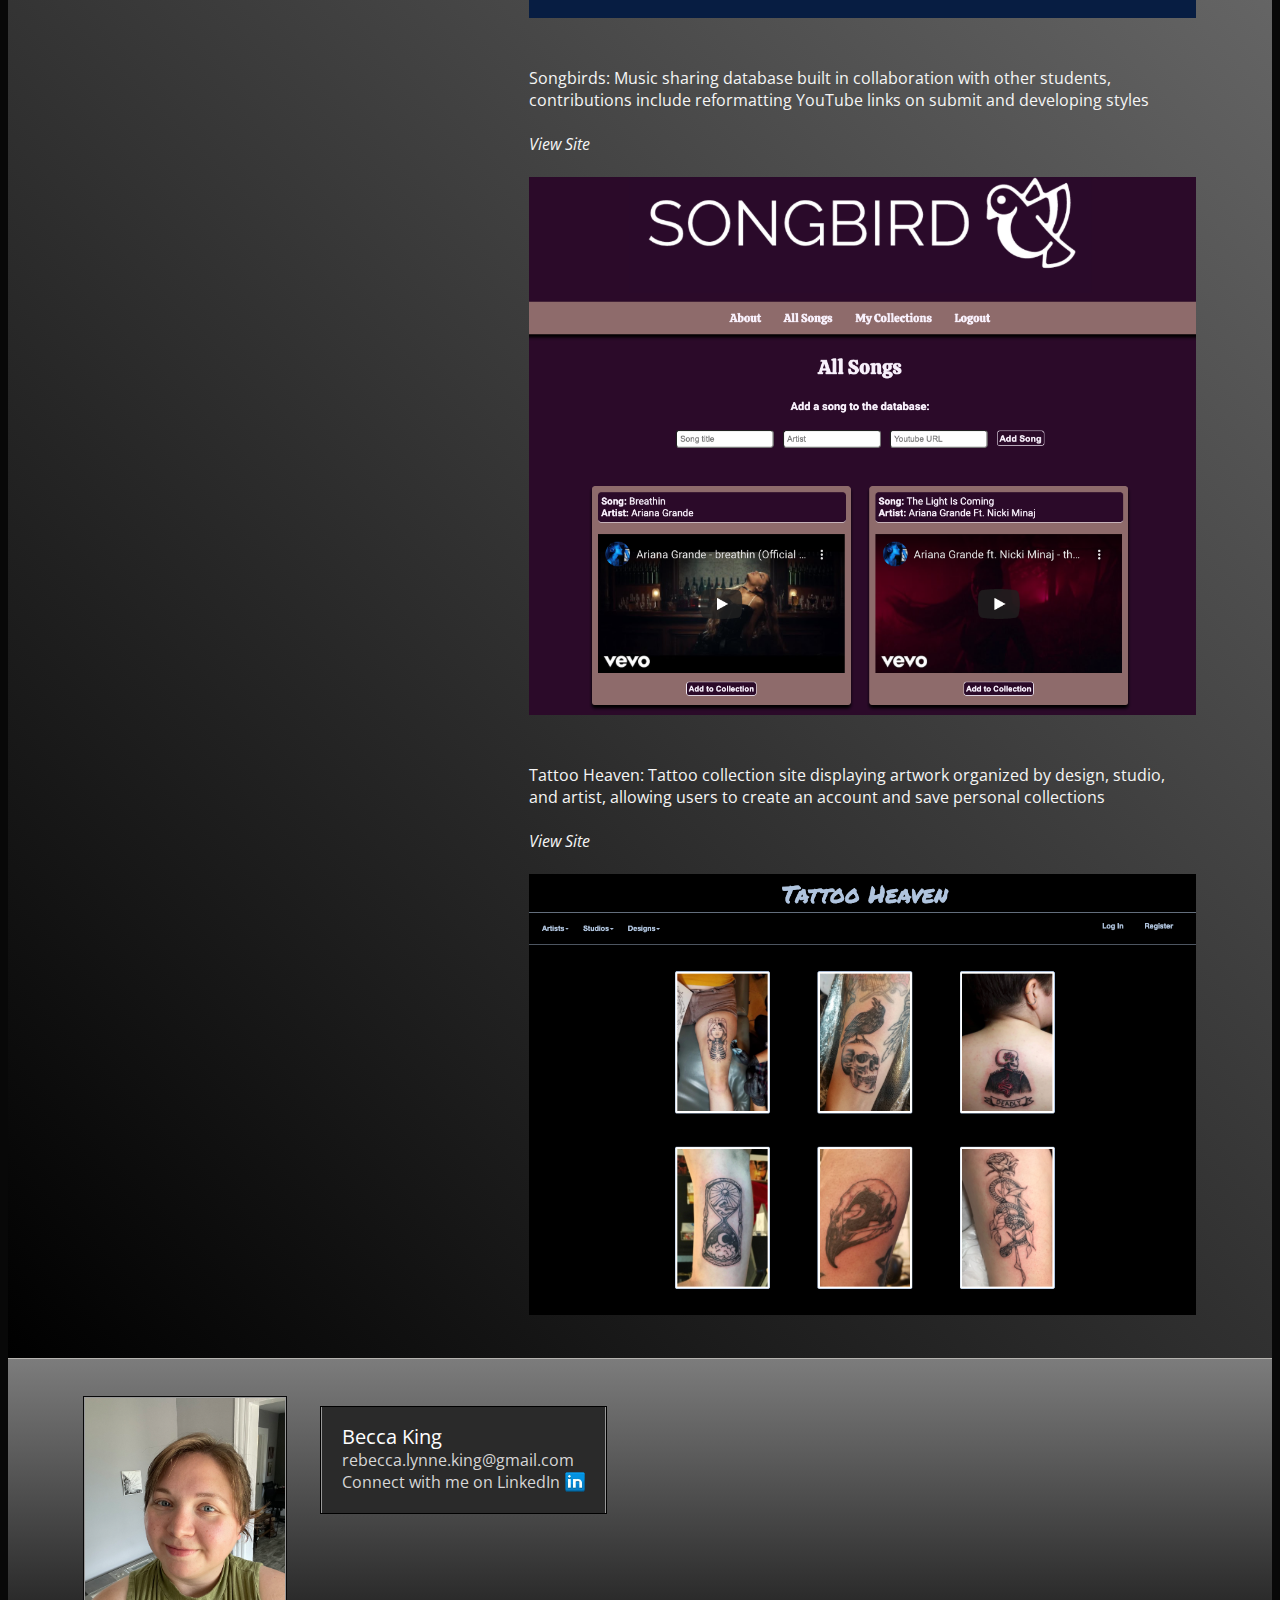
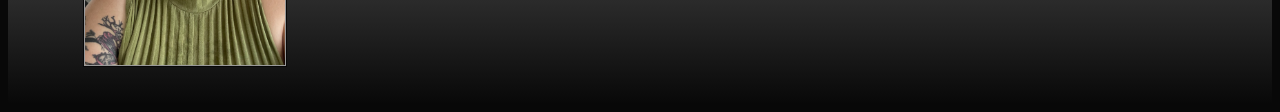
==== commit 8fa876d1: "Updating resume" ====
--- a/index.html
+++ b/index.html
@@ -14,13 +14,13 @@
     <header>
         <h1>Becca King</h1>
         <h2>Front End Web Developer</h2>
-        <a href='./Resume-RebeccaKing.pdf' id='resume' target="_blank"><h3>View Resume</h3></a>
+        <a href='./RebeccaKing-Resume.pdf' id='resume' target="_blank"><h3>View Resume</h3></a>
     </header>
     <main>
         <div class="square wyanoke">
           <div class="column left">
             <h4>Front End Web Development<br>The Wyanoke Group (September 2022 - Present)</h4>
-            <span>Work in collaboration with a robust development team to produce high quality digital interfaces for continuing medical education. Focused on front end solutions and bringing designs to life.</span>
+            <span>Work in collaboration with a robust development team to produce high quality digital interfaces for continuing medical education.</span>
             <ul class="no-bullets">
               <li>JavaScript</li>
               <li>jQuery</li>
--- a/style.css
+++ b/style.css
@@ -23,7 +23,11 @@
 }
 ul li {
   font-style: italic;
-  margin: 0;
+  margin-left: 15px;
+}
+ul.no-bullets li {
+  list-style-type: none;
+  margin-left: 0;
 }
 img {
   width: 100%;
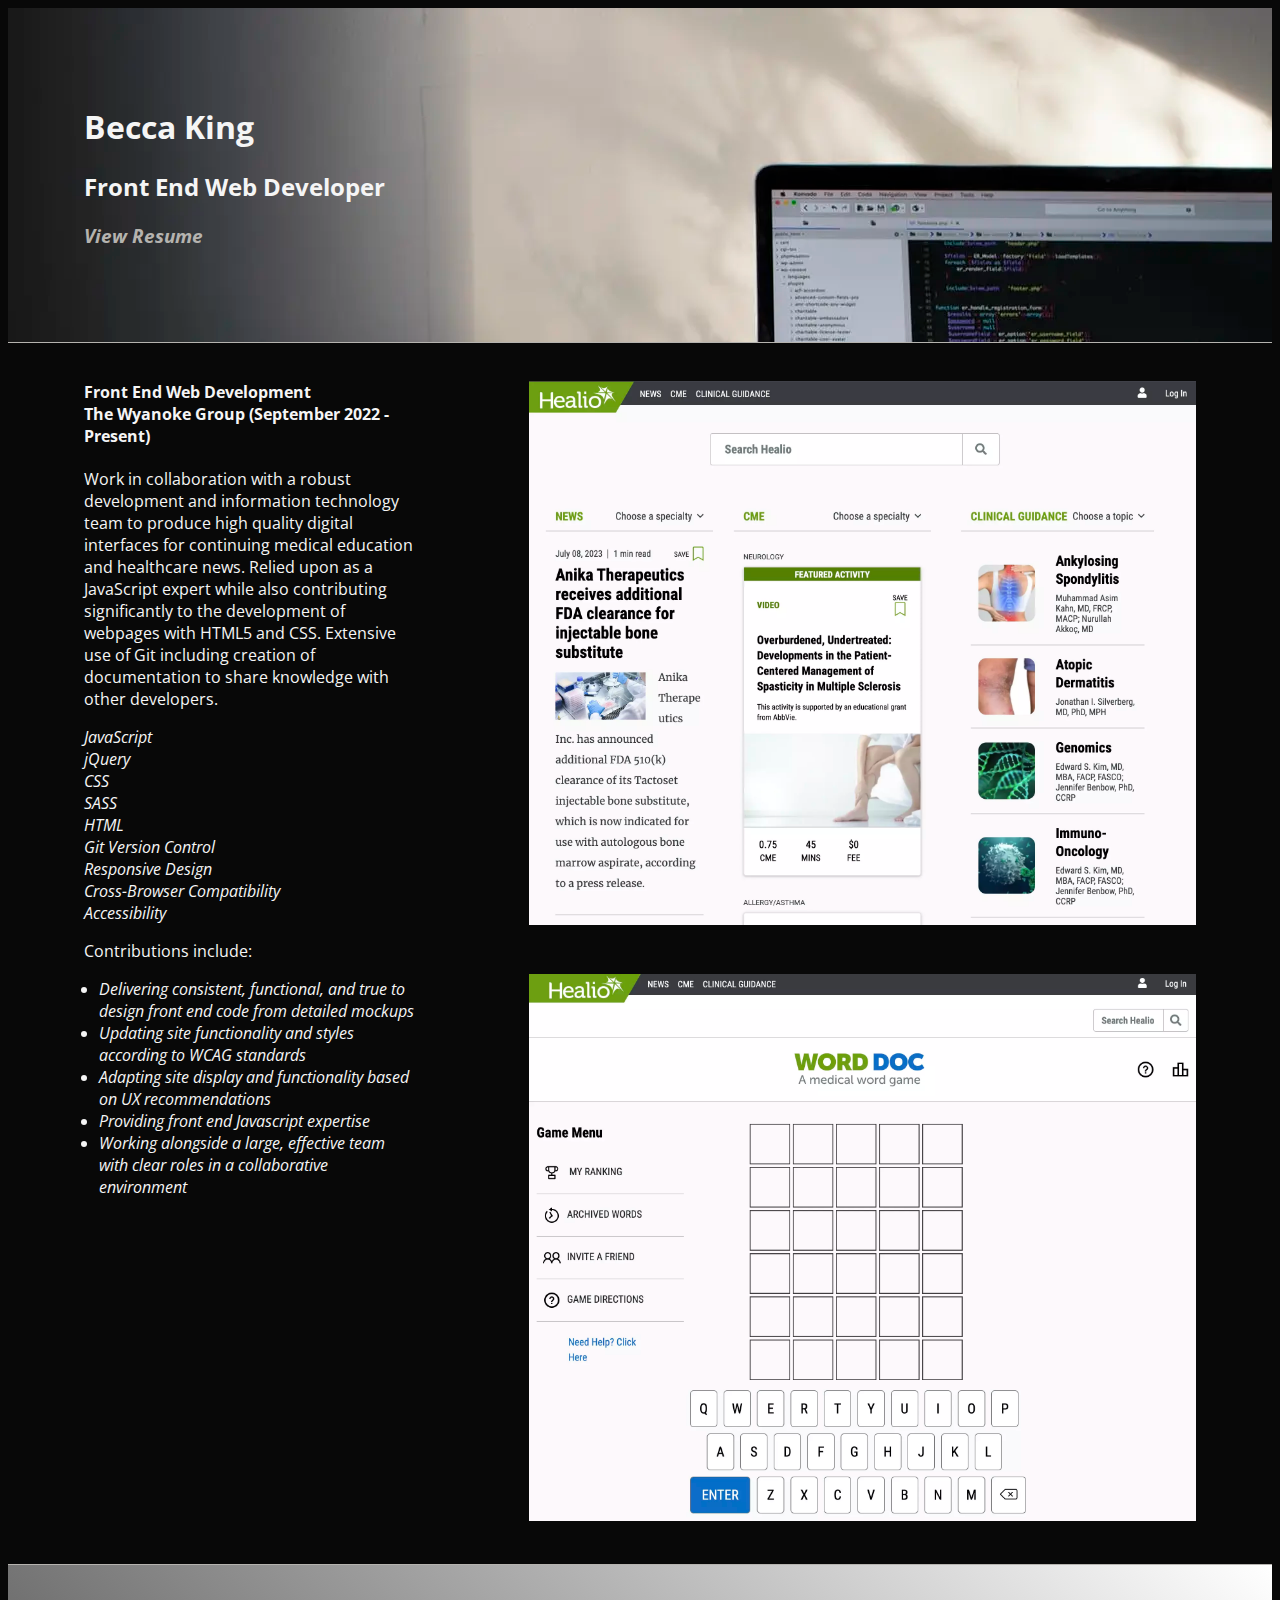
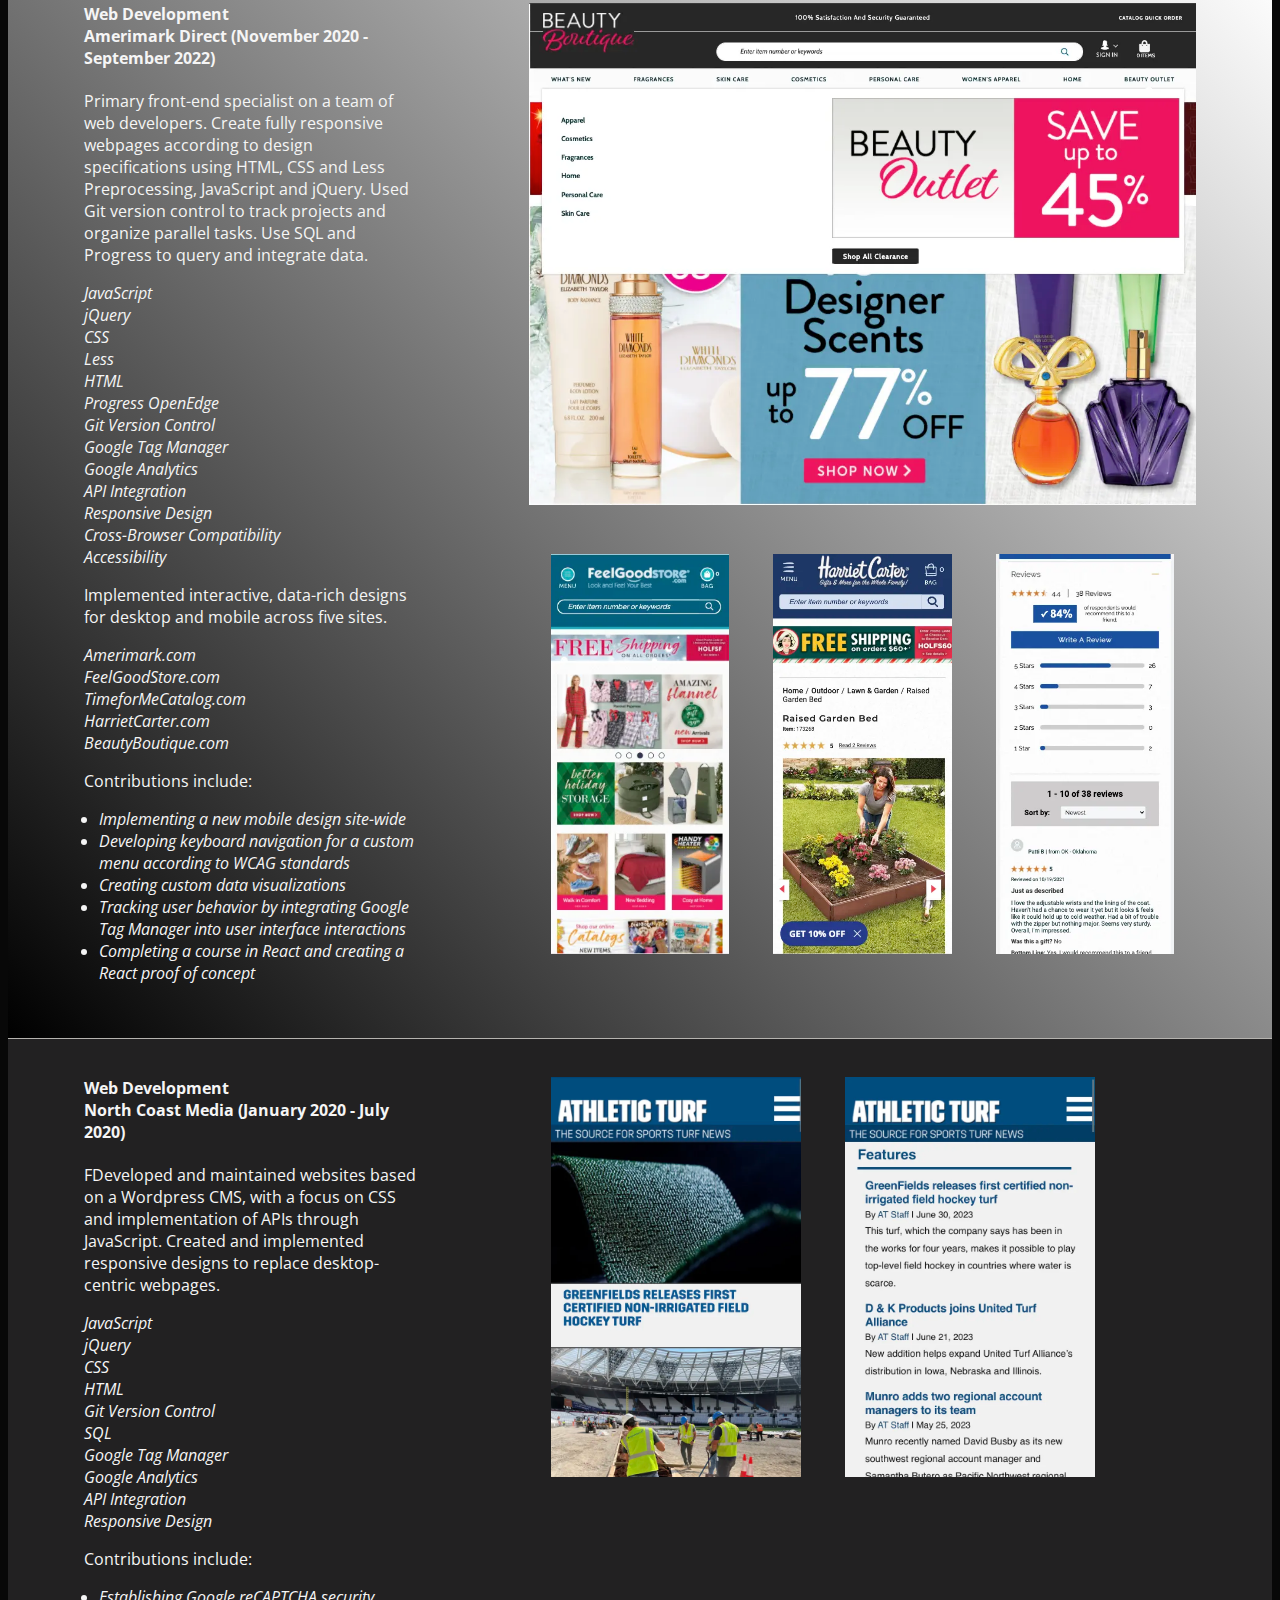
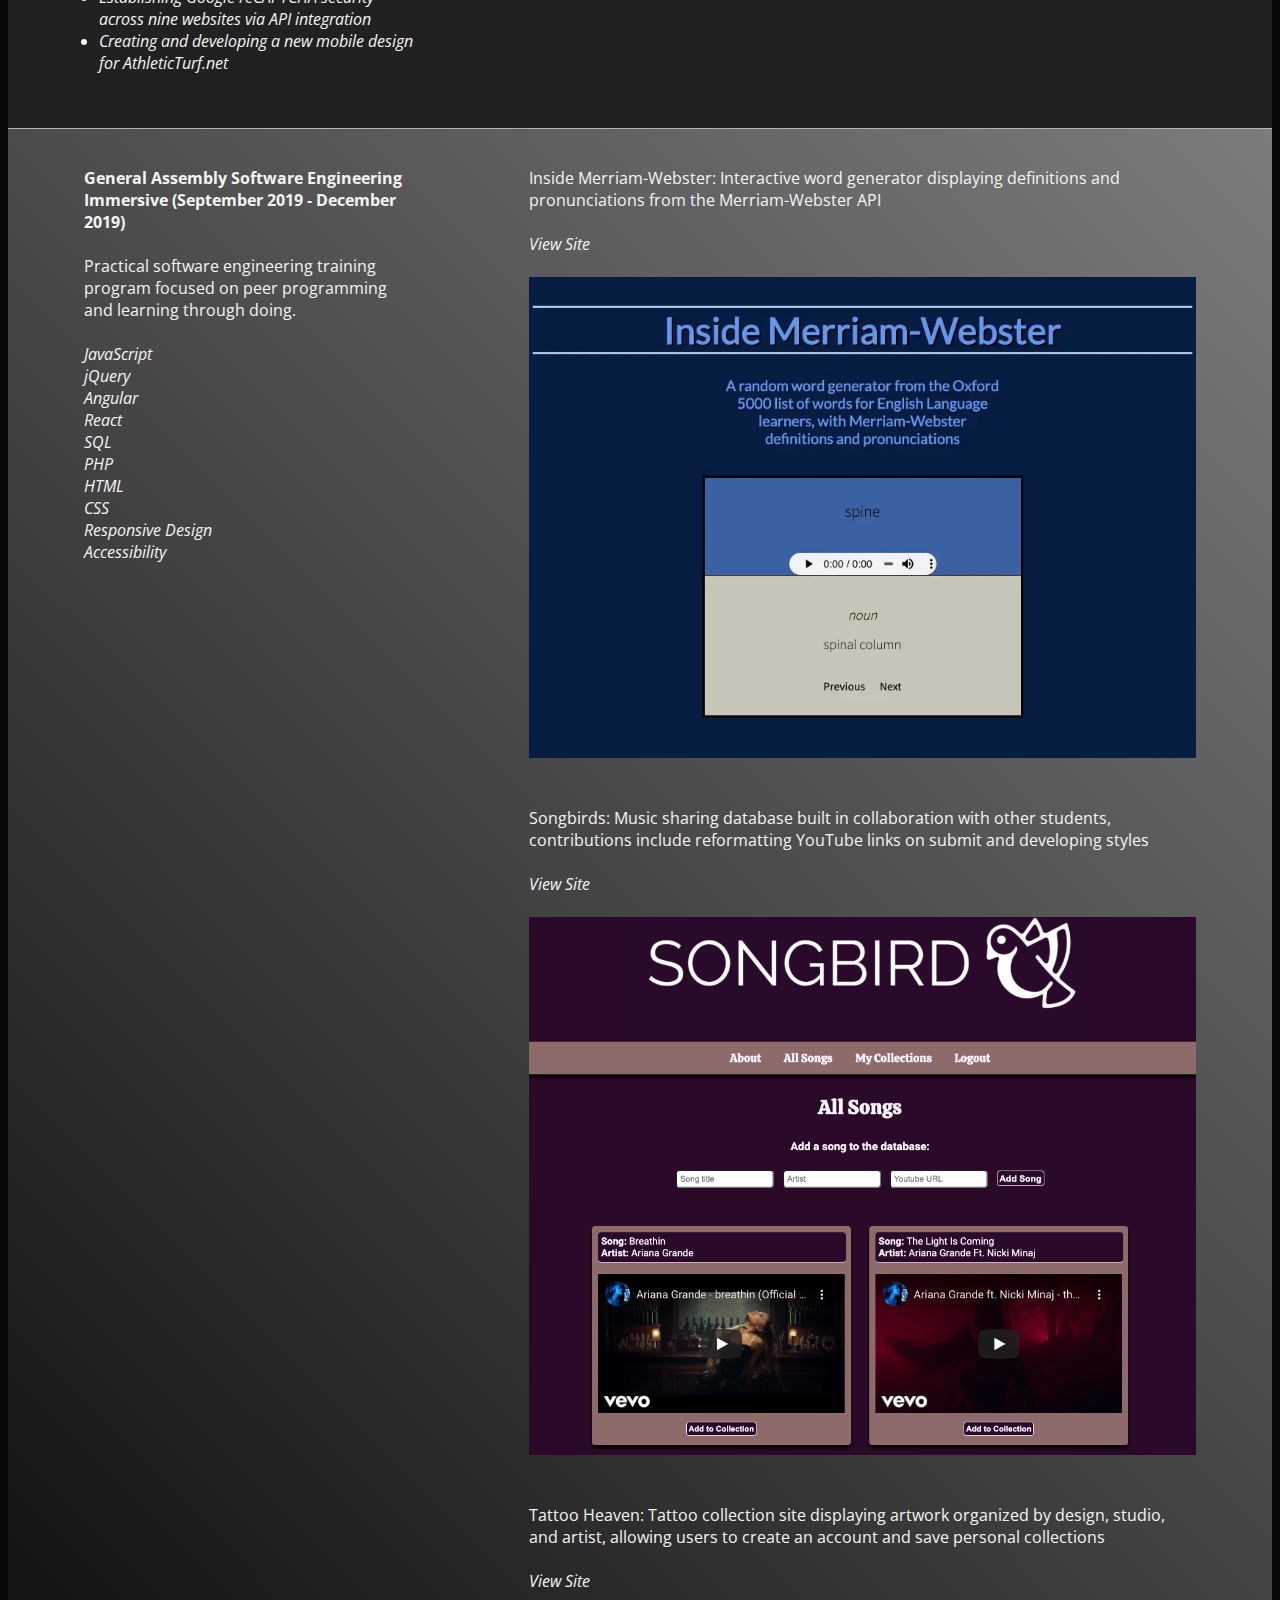
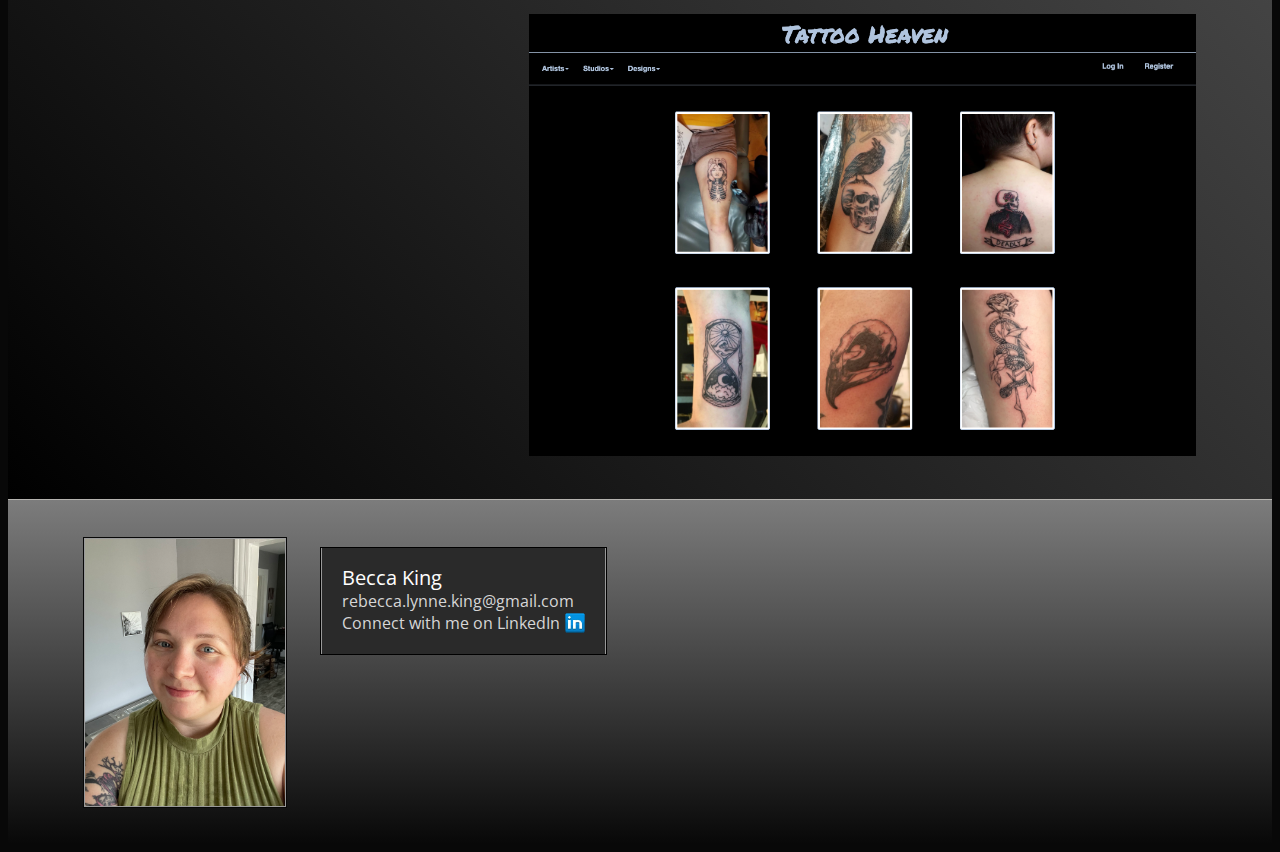
==== commit daa5b548: "Resume and description updates" ====
--- a/index.html
+++ b/index.html
@@ -14,13 +14,13 @@
     <header>
         <h1>Becca King</h1>
         <h2>Front End Web Developer</h2>
-        <a href='./RebeccaKing-Resume.pdf' id='resume' target="_blank"><h3>View Resume</h3></a>
+        <a href='./ResumeRebeccaKing2024.pdf' id='resume' target="_blank"><h3>View Resume</h3></a>
     </header>
     <main>
         <div class="square wyanoke">
           <div class="column left">
             <h4>Front End Web Development<br>The Wyanoke Group (September 2022 - Present)</h4>
-            <span>Work in collaboration with a robust development team to produce high quality digital interfaces for continuing medical education.</span>
+            <span>Work in collaboration with a robust development and information technology team to produce high quality digital interfaces for continuing medical education and healthcare news. Relied upon as a JavaScript expert while also contributing significantly to the development of webpages with HTML5 and CSS. Extensive use of Git including creation of documentation to share knowledge with other developers.</span>
             <ul class="no-bullets">
               <li>JavaScript</li>
               <li>jQuery</li>
@@ -49,7 +49,7 @@
         <div class='square amerimark'>
           <div class="column left">
             <h4>Web Development<br> Amerimark Direct (November 2020 - September 2022)</h4>
-            <span>Front end specialist and full stack web developer.</span>
+            <span>Primary front-end specialist on a team of web developers. Create fully responsive webpages according to design specifications using HTML, CSS and Less Preprocessing, JavaScript and jQuery. Used Git version control to track projects and organize parallel tasks. Use SQL and Progress to query and integrate data.</span>
             <ul class="no-bullets">
               <li>JavaScript</li>
               <li>jQuery</li>
@@ -91,16 +91,10 @@
             </div>
           </div>
         </div>
-        <div class='square dataviz'>
-          <h4>Web Development and Data Visualization (December 2021)</h4>
-          <span>Native Plants of Northeast Ohio: Web application displaying native plants sized according to the number of butterfly and moth species they support.</span>
-          <a class="view" href="https://rebeccaking.info/data-visualizations/neohio-natives" target="_blank">View Site</a>
-          <a href="https://rebeccaking.info/data-visualizations/neohio-natives" target="_blank"><img src="./images/NativePlants.webp" alt="Northeast Ohio Natives Project"></a>
-        </div>
         <div class='square northcoast'>
           <div class="column left">
             <h4>Web Development<br> North Coast Media (January 2020 - July 2020)</h4>
-            <span>Full-stack web developer on a small development team working in conjunction with digital media editors.</span>
+            <span>FDeveloped and maintained websites based on a Wordpress CMS, with a focus on CSS and implementation of APIs through JavaScript. Created and implemented responsive designs to replace desktop-centric webpages.</span>
             <ul class="no-bullets">
               <li>JavaScript</li>
               <li>jQuery</li>
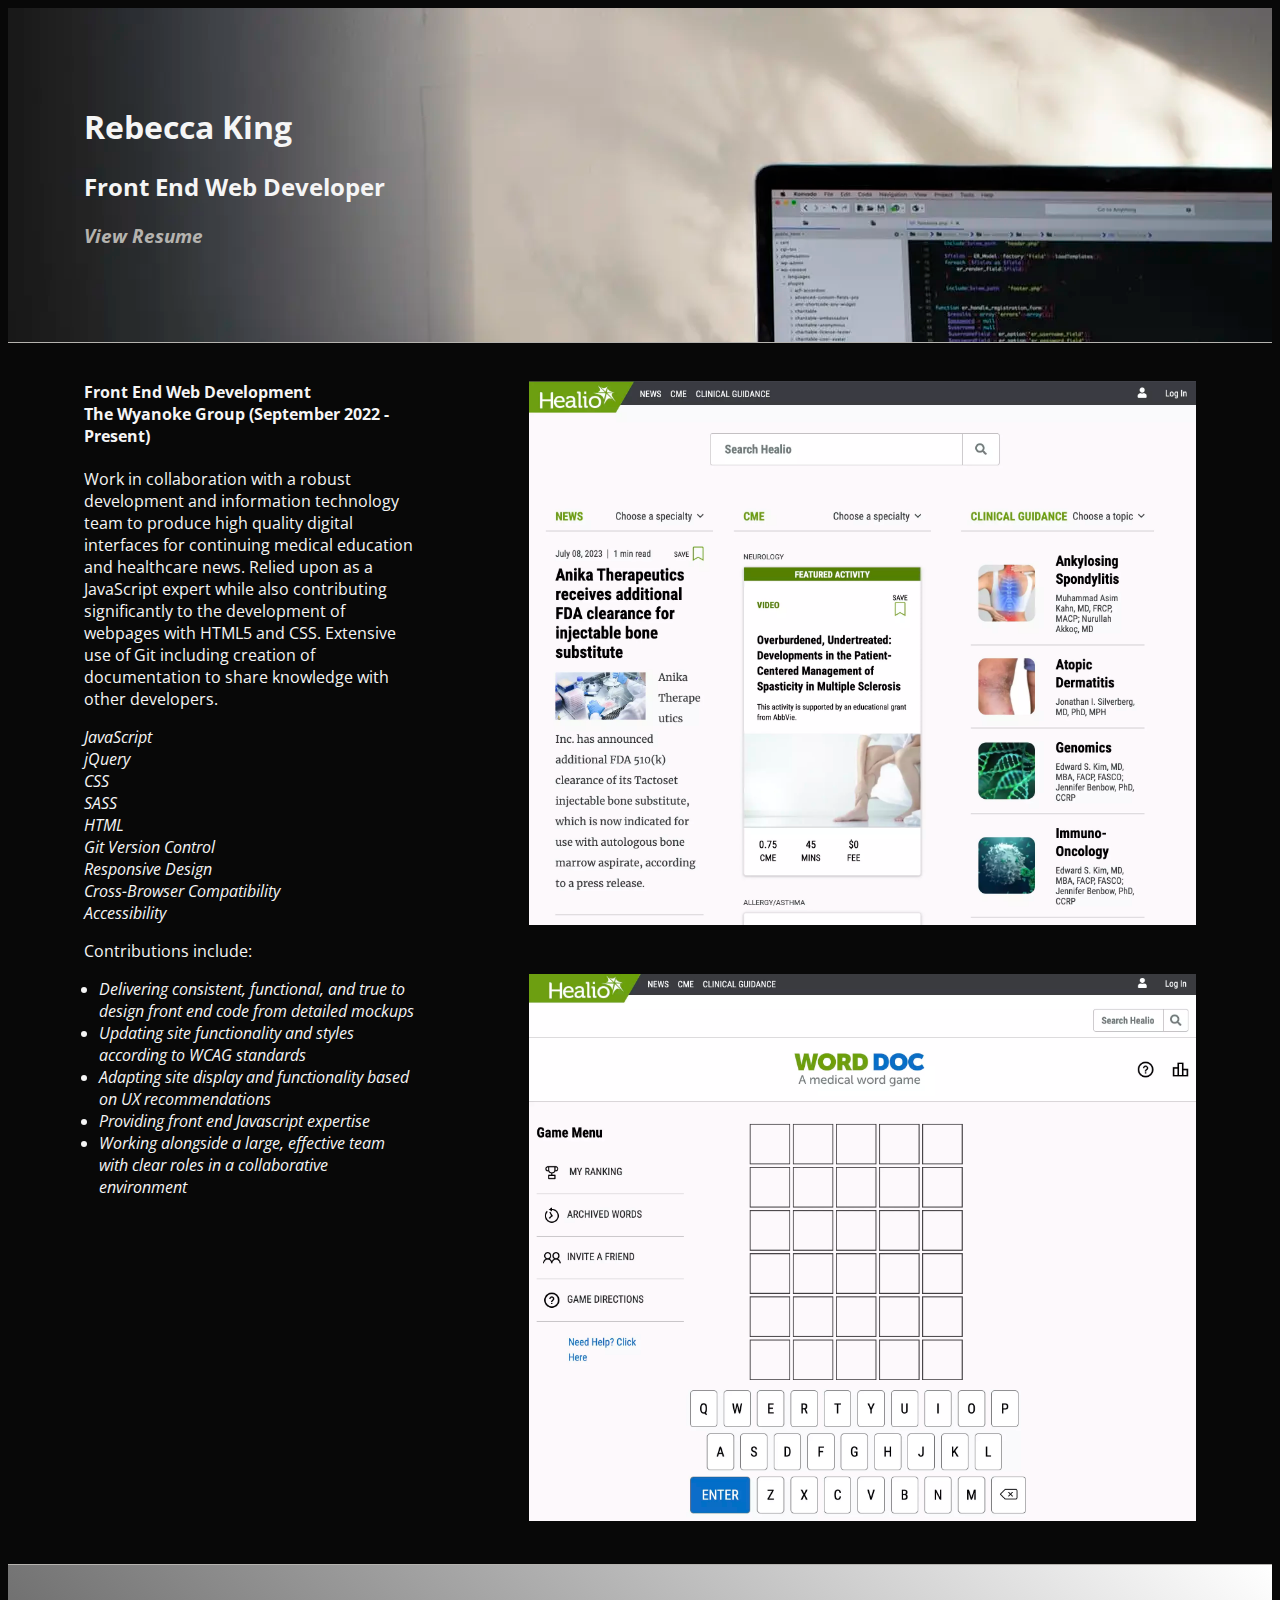
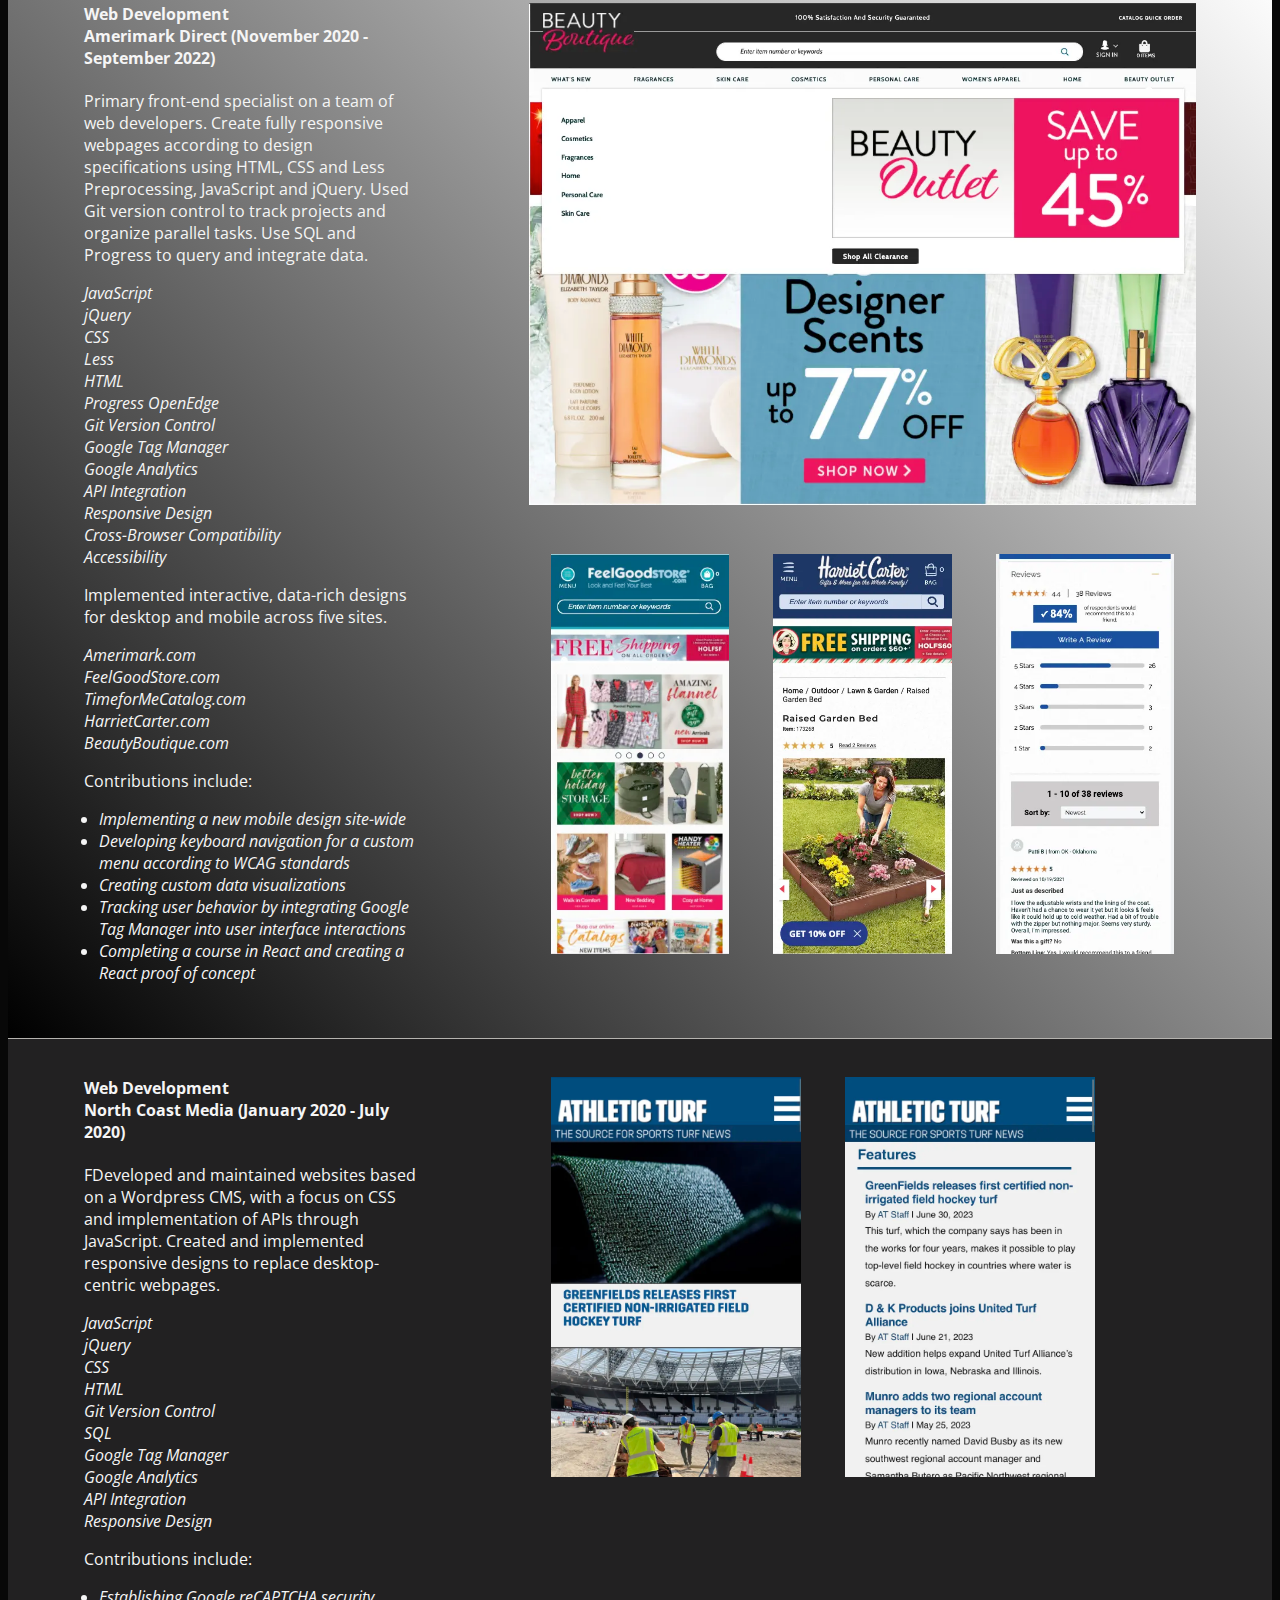
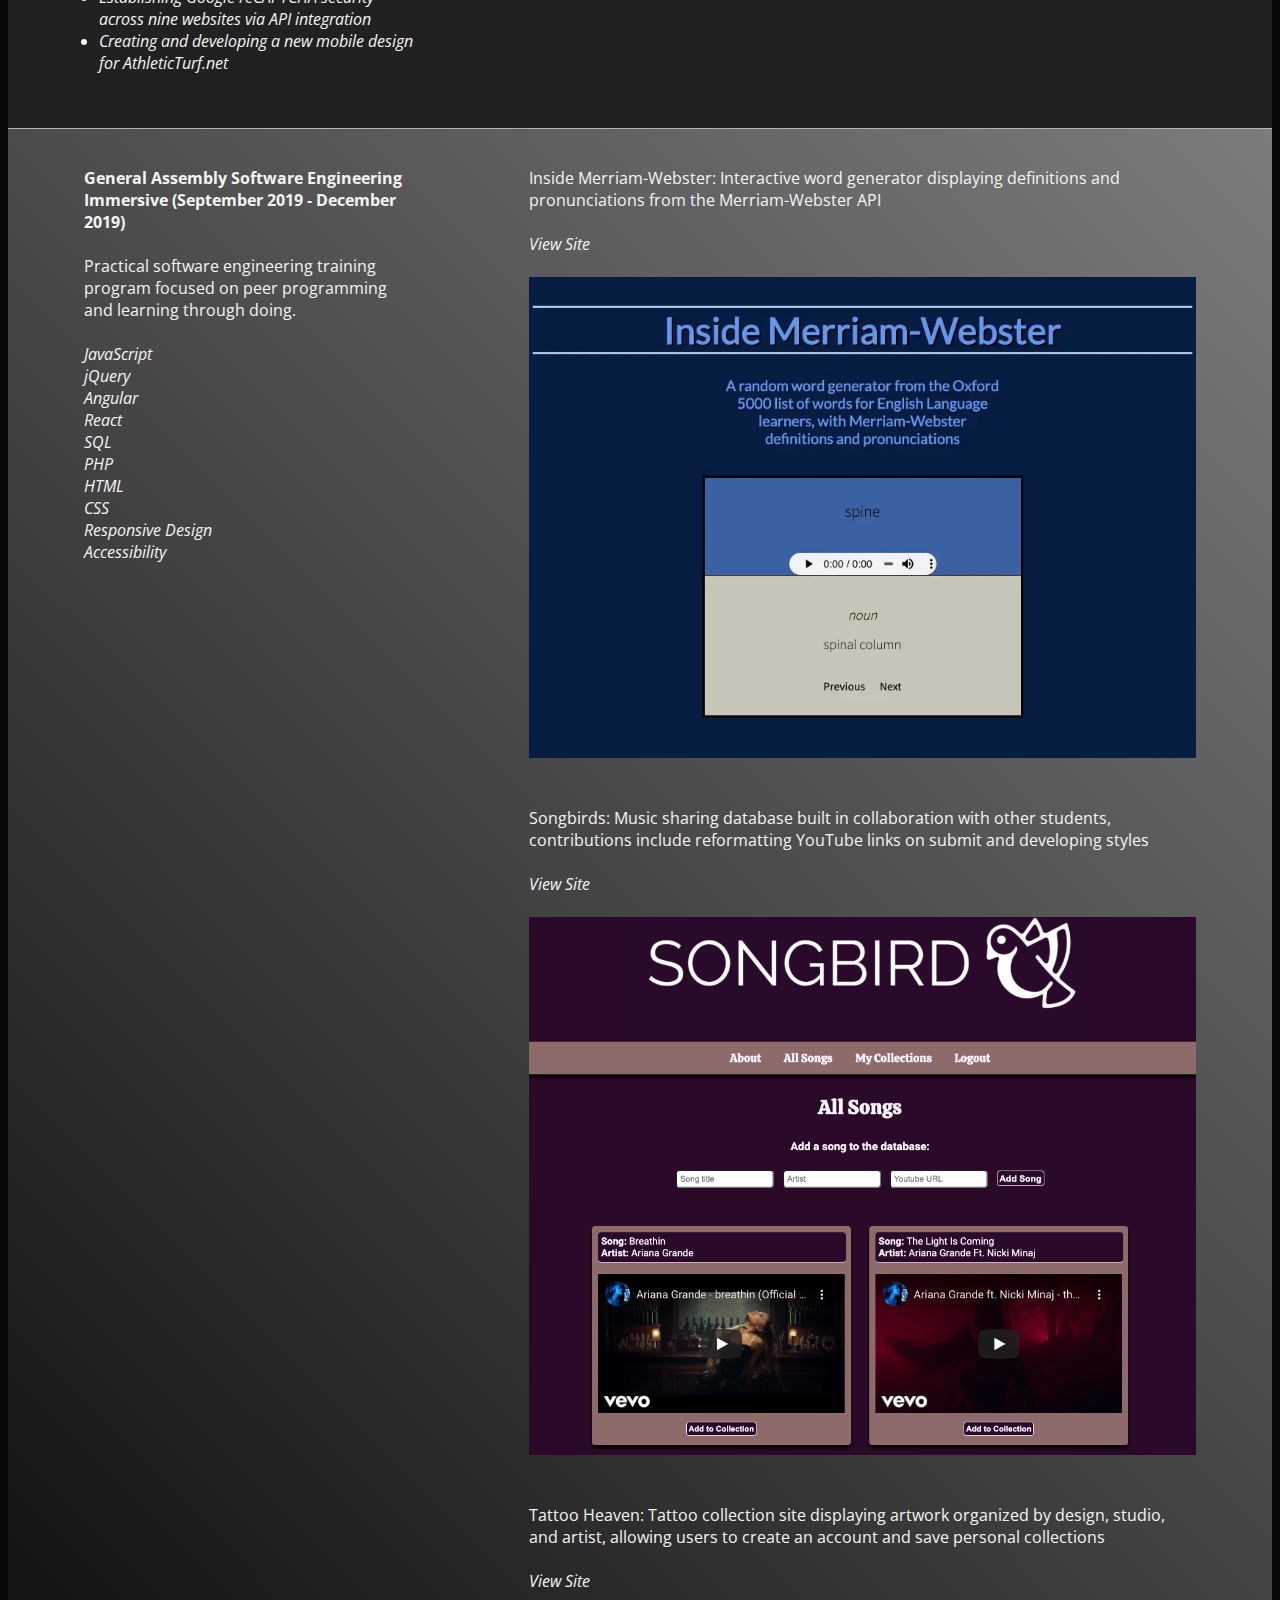
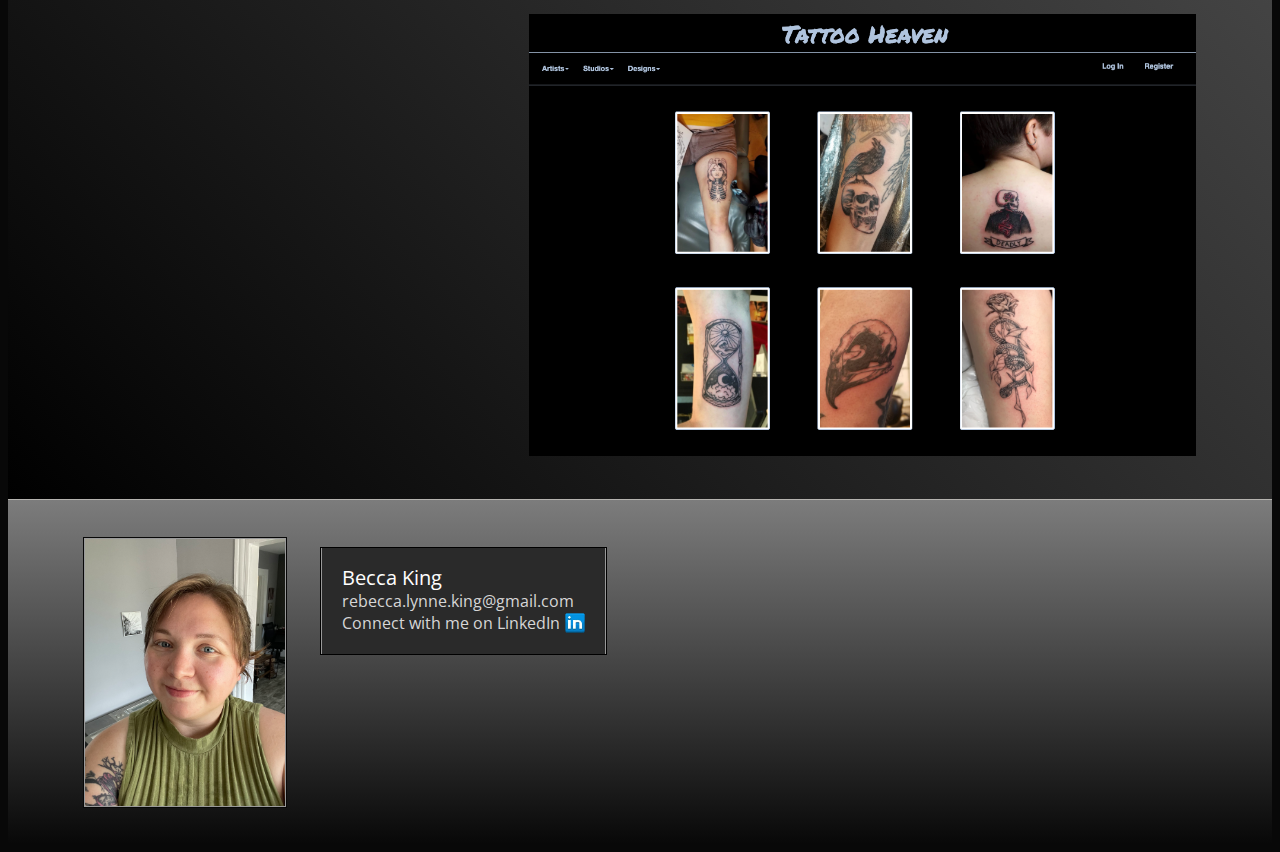
==== commit 216d1eab: "Update name" ====
--- a/index.html
+++ b/index.html
@@ -4,7 +4,7 @@
     <meta charset="utf-8">
     <meta name="viewport" content="width=device-width, initial-scale=1.0">
     <meta name="description" content="Becca King's Front End Web Development Portfolio">
-    <title>Becca King</title>
+    <title>Rebecca King</title>
     <link rel="stylesheet" href="style.css?v=4" type="text/css">
     <link rel="preconnect" href="https://fonts.gstatic.com">
     <link rel="icon" type="image/png" href="./favicon.png"/>
@@ -12,7 +12,7 @@
   </head>
   <body>
     <header>
-        <h1>Becca King</h1>
+        <h1>Rebecca King</h1>
         <h2>Front End Web Developer</h2>
         <a href='./ResumeRebeccaKing2024.pdf' id='resume' target="_blank"><h3>View Resume</h3></a>
     </header>
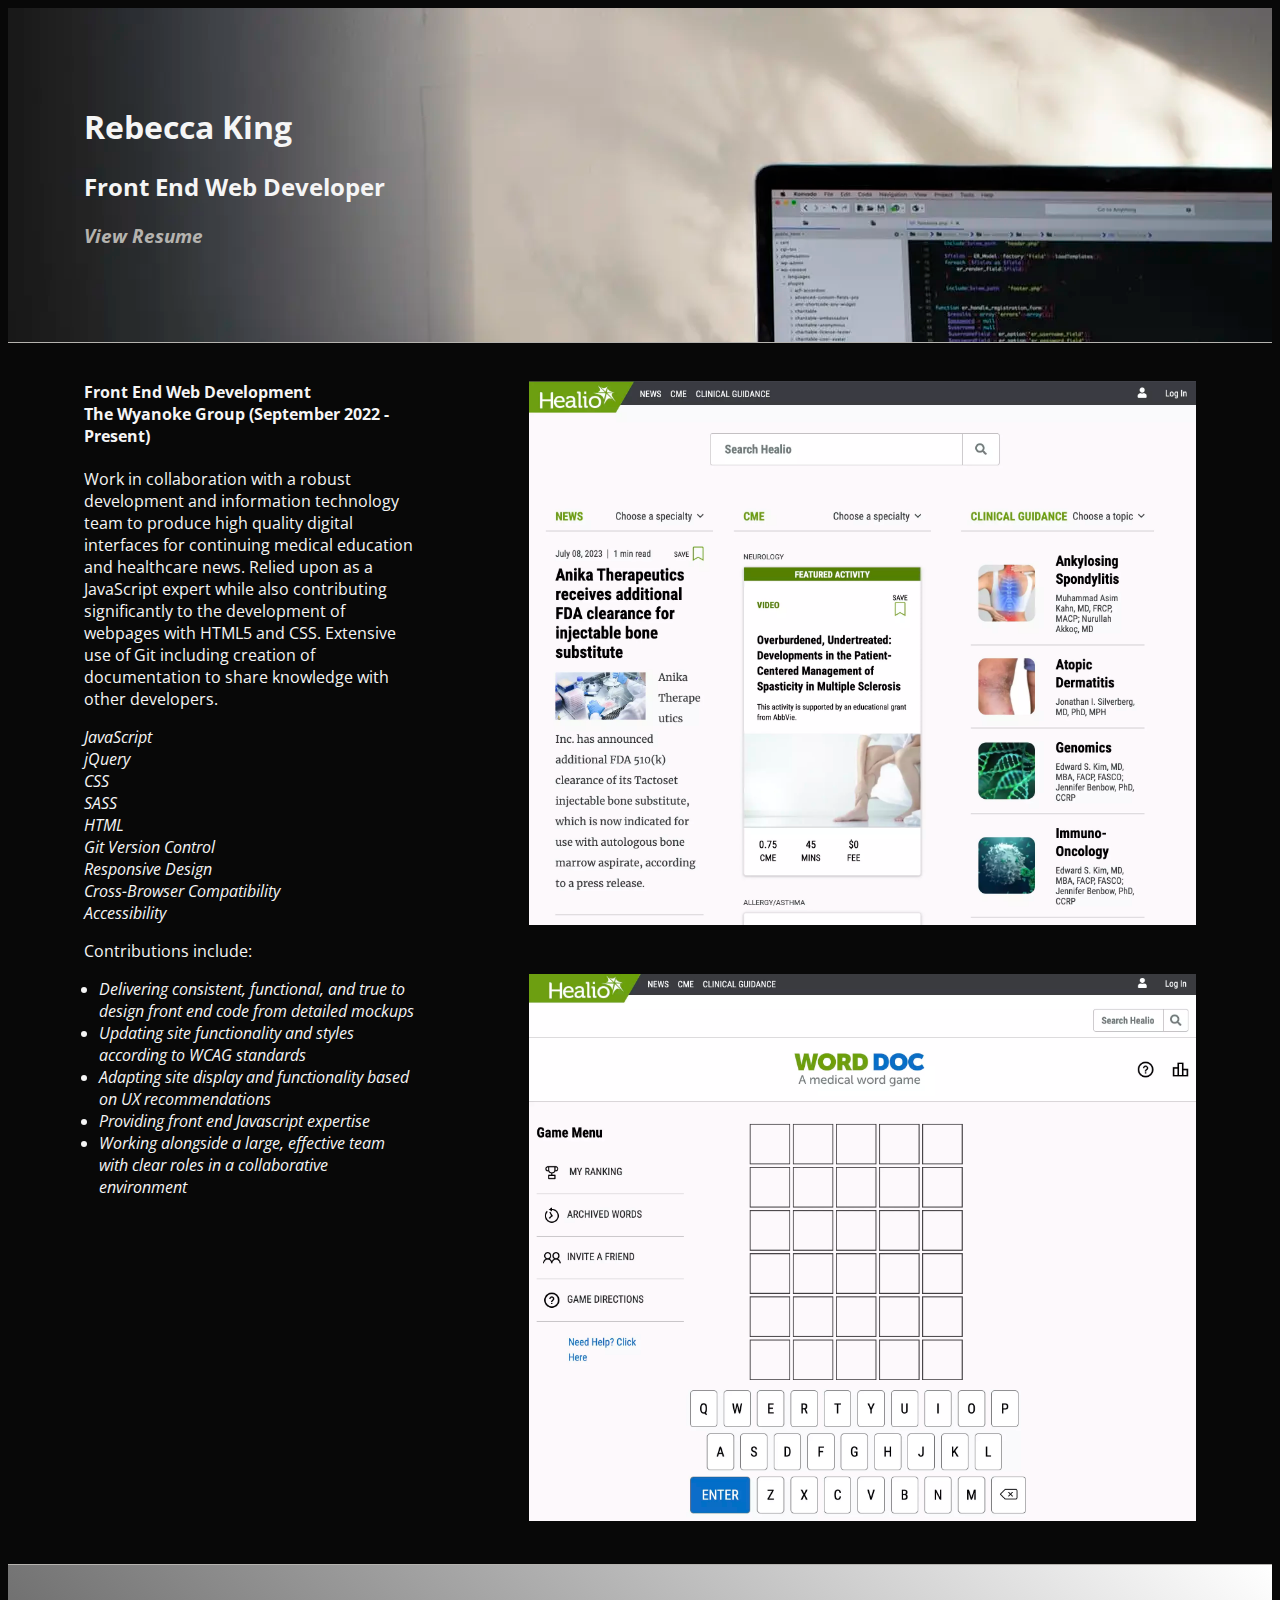
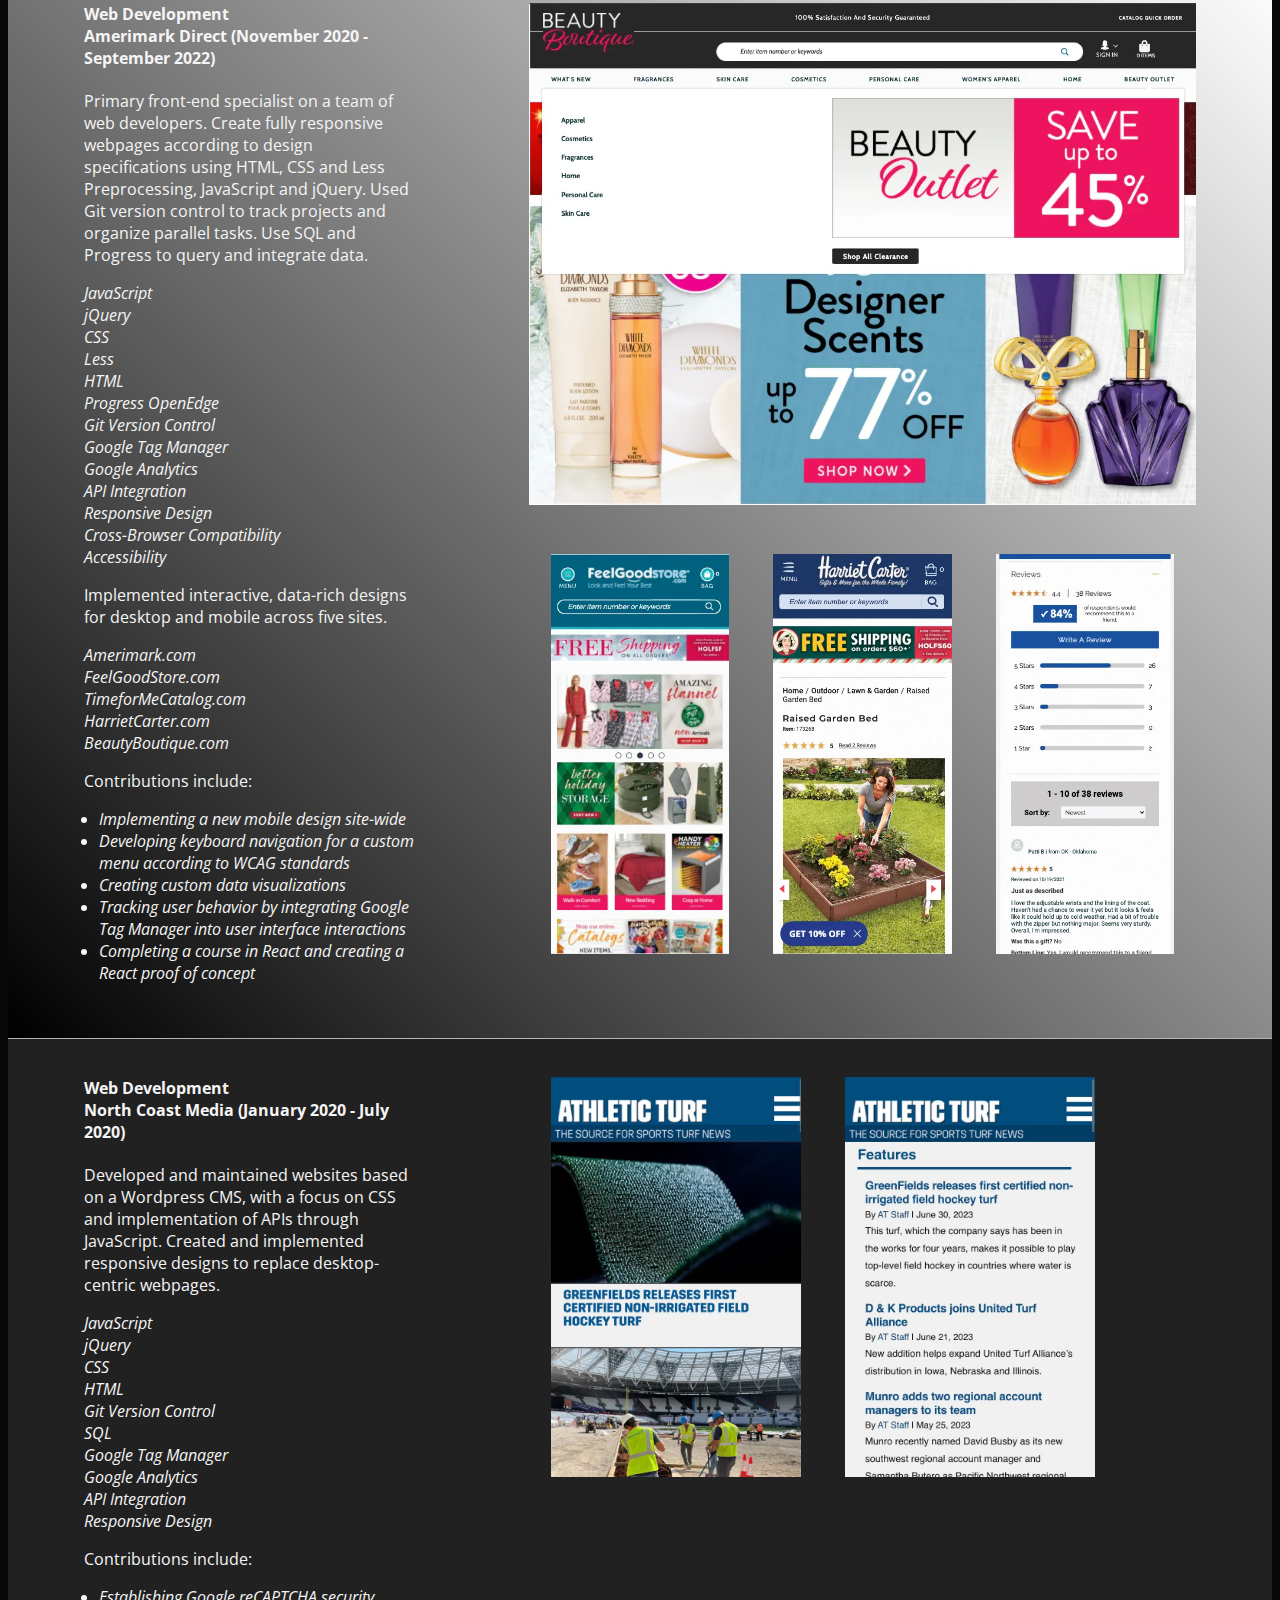
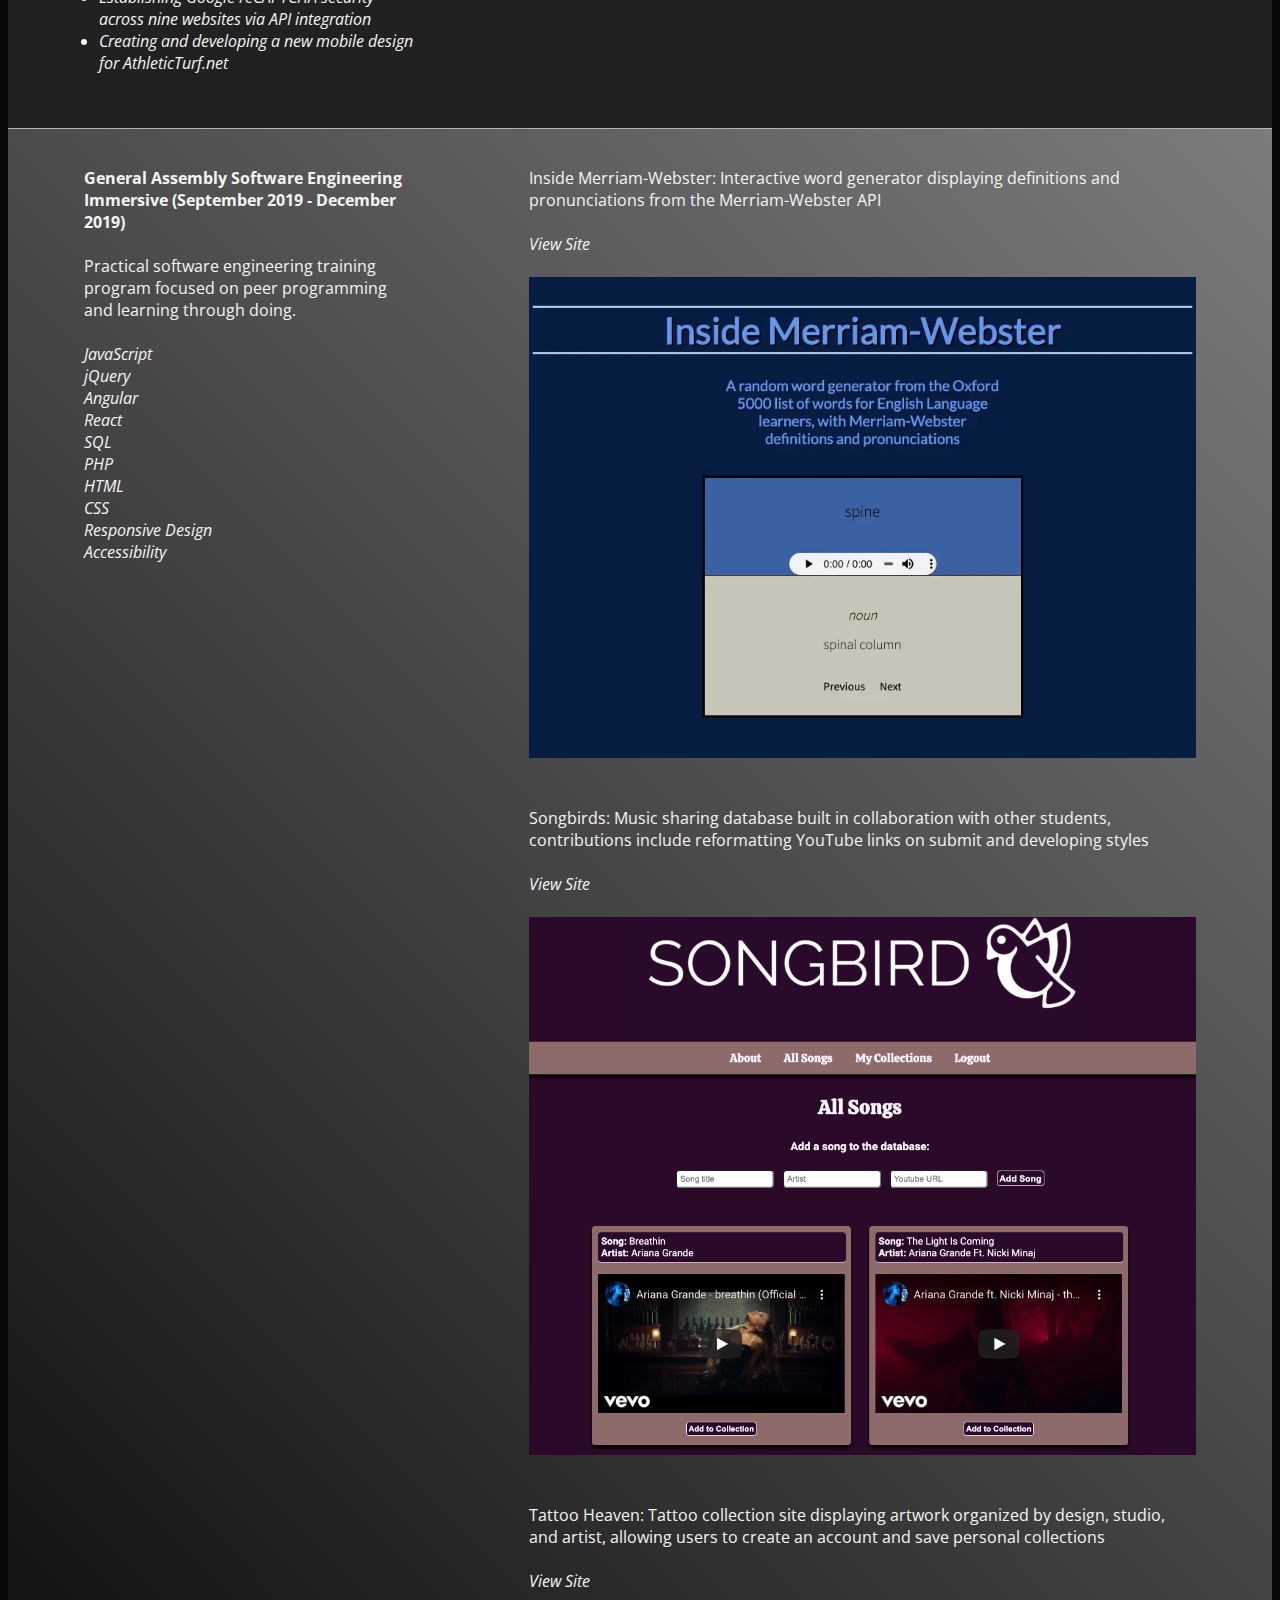
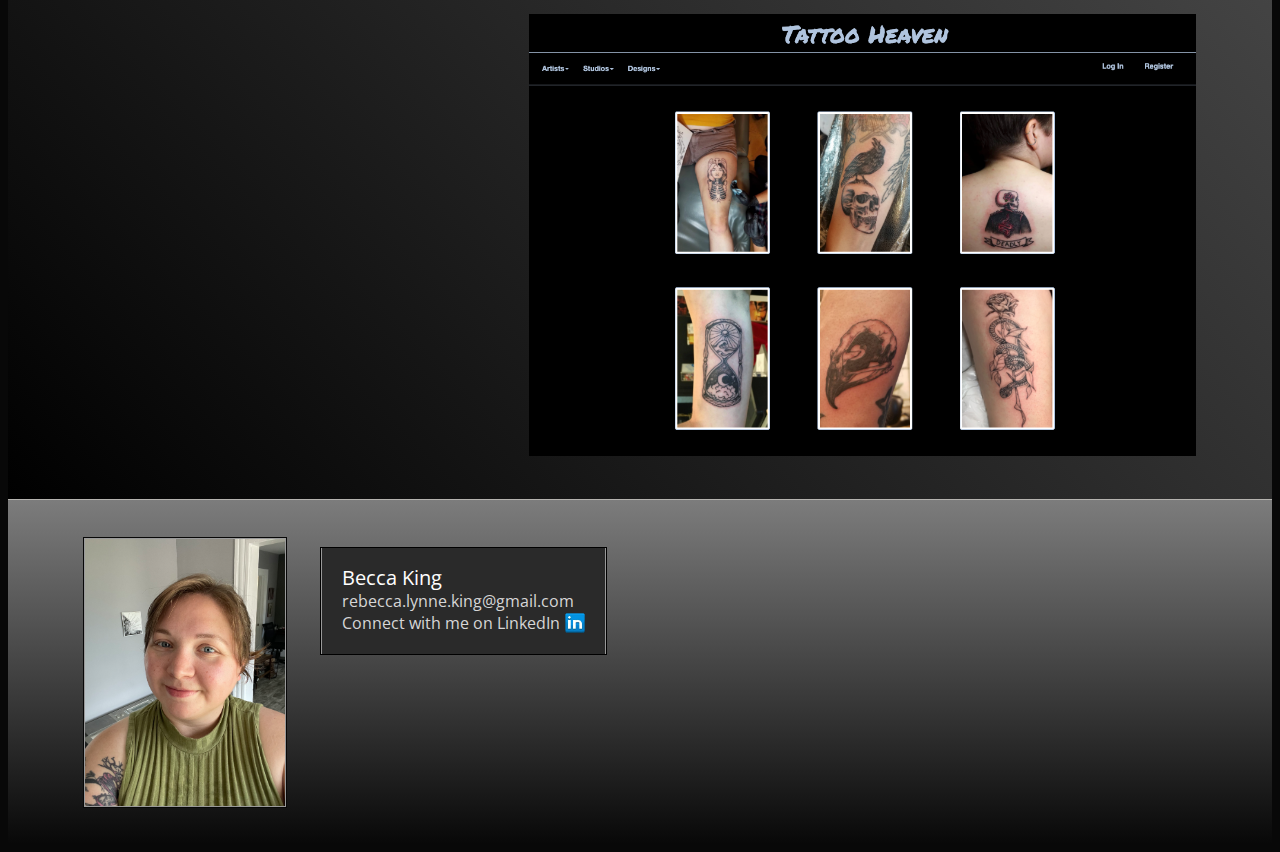
==== commit 01a776b5: "remove typo" ====
--- a/index.html
+++ b/index.html
@@ -94,7 +94,7 @@
         <div class='square northcoast'>
           <div class="column left">
             <h4>Web Development<br> North Coast Media (January 2020 - July 2020)</h4>
-            <span>FDeveloped and maintained websites based on a Wordpress CMS, with a focus on CSS and implementation of APIs through JavaScript. Created and implemented responsive designs to replace desktop-centric webpages.</span>
+            <span>Developed and maintained websites based on a Wordpress CMS, with a focus on CSS and implementation of APIs through JavaScript. Created and implemented responsive designs to replace desktop-centric webpages.</span>
             <ul class="no-bullets">
               <li>JavaScript</li>
               <li>jQuery</li>
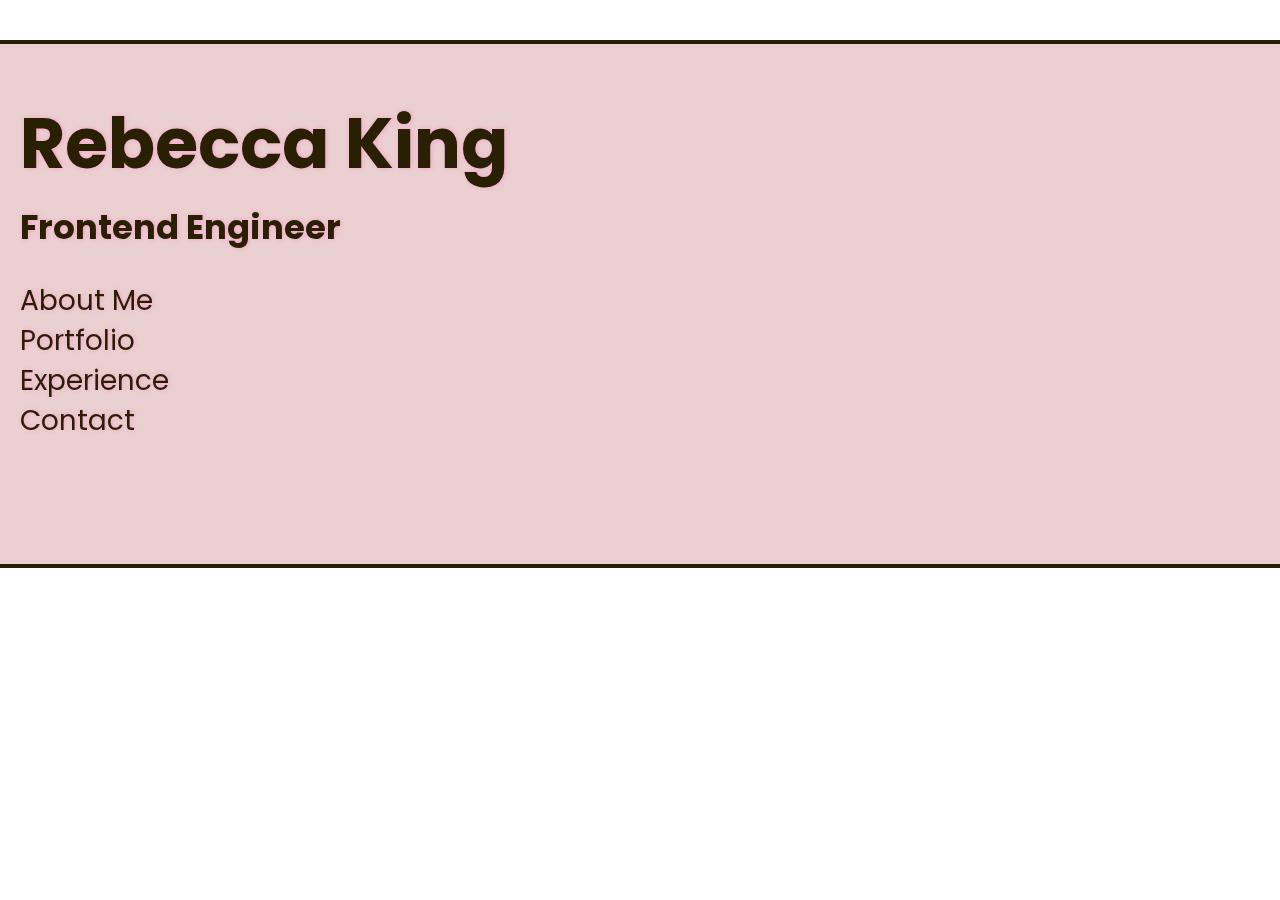
==== commit cda683e3: "New iteration of portfolio site" ====
--- a/index.html
+++ b/index.html
@@ -3,160 +3,41 @@
   <head>
     <meta charset="utf-8">
     <meta name="viewport" content="width=device-width, initial-scale=1.0">
-    <meta name="description" content="Becca King's Front End Web Development Portfolio">
+    <meta name="description" content="Rebecca King's Portfolio">
     <title>Rebecca King</title>
     <link rel="stylesheet" href="style.css?v=4" type="text/css">
+    <link rel="stylesheet" href="https://unpkg.com/aos@next/dist/aos.css" />
     <link rel="preconnect" href="https://fonts.gstatic.com">
-    <link rel="icon" type="image/png" href="./favicon.png"/>
-    <link href="https://fonts.googleapis.com/css2?family=Courgette&family=Open+Sans:ital,wght@0,300;0,400;0,600;0,700;1,300;1,400;1,600;1,700&display=swap" rel="stylesheet">
+    <link rel="icon" type="image/svg" href="./images/code-commit-solid.svg"/>
+    <link rel="preconnect" href="https://fonts.googleapis.com">
+    <link rel="preconnect" href="https://fonts.gstatic.com" crossorigin>
+    <link href="https://fonts.googleapis.com/css2?family=Poppins:ital,wght@0,100;0,200;0,300;0,400;0,500;0,600;0,700;0,800;0,900;1,100;1,200;1,300;1,400;1,500;1,600;1,700;1,800;1,900&display=swap" rel="stylesheet">
   </head>
-  <body>
-    <header>
-        <h1>Rebecca King</h1>
-        <h2>Front End Web Developer</h2>
-        <a href='./ResumeRebeccaKing2024.pdf' id='resume' target="_blank"><h3>View Resume</h3></a>
-    </header>
+  <body class="home">
+    <header></header>
     <main>
-        <div class="square wyanoke">
-          <div class="column left">
-            <h4>Front End Web Development<br>The Wyanoke Group (September 2022 - Present)</h4>
-            <span>Work in collaboration with a robust development and information technology team to produce high quality digital interfaces for continuing medical education and healthcare news. Relied upon as a JavaScript expert while also contributing significantly to the development of webpages with HTML5 and CSS. Extensive use of Git including creation of documentation to share knowledge with other developers.</span>
-            <ul class="no-bullets">
-              <li>JavaScript</li>
-              <li>jQuery</li>
-              <li>CSS</li>
-              <li>SASS</li>
-              <li>HTML</li>
-              <li>Git Version Control</li>
-              <li>Responsive Design</li>
-              <li>Cross-Browser Compatibility</li>
-              <li>Accessibility</li>
+      <div class="landing-content">
+        <div data-aos="zoom-in-right" data-aos-easing="linear" data-aos-duration="500">
+          <h1>Rebecca King</h1>
+          <h2>Frontend Engineer</h2>
+          <nav>
+            <ul>
+              <li><a href="./about.html">About Me</a></li>
+              <li><a href="./portfolio.html">Portfolio</a></li>
+              <li><a href="./experience.html">Experience</a></li>
+              <li><a href="./contact.html">Contact</a></li>
             </ul>
-            <span>Contributions include:</span>
-            <ul>
-              <li>Delivering consistent, functional, and true to design front end code from detailed mockups</li>
-              <li>Updating site functionality and styles according to WCAG standards</li>
-              <li>Adapting site display and functionality based on UX recommendations</li>
-              <li>Providing front end Javascript expertise</li>
-              <li>Working alongside a large, effective team with clear roles in a collaborative environment</li>
-            </ul>
-          </div>
-          <div class="column right">
-            <a href="https://www.healio.com"><img src="./images/HealioHomePage.webp" alt="Healio HomePage"></a>
-            <a href="https://www.healio.com"><img src="./images/HealioWordDoc.webp" alt="Healio Word Doc Game"></a>
-          </div>
+          </nav>
         </div>
-        <div class='square amerimark'>
-          <div class="column left">
-            <h4>Web Development<br> Amerimark Direct (November 2020 - September 2022)</h4>
-            <span>Primary front-end specialist on a team of web developers. Create fully responsive webpages according to design specifications using HTML, CSS and Less Preprocessing, JavaScript and jQuery. Used Git version control to track projects and organize parallel tasks. Use SQL and Progress to query and integrate data.</span>
-            <ul class="no-bullets">
-              <li>JavaScript</li>
-              <li>jQuery</li>
-              <li>CSS</li>
-              <li>Less</li>
-              <li>HTML</li>
-              <li>Progress OpenEdge</li>
-              <li>Git Version Control</li>
-              <li>Google Tag Manager</li>
-              <li>Google Analytics</li>
-              <li>API Integration</li>
-              <li>Responsive Design</li>
-              <li>Cross-Browser Compatibility</li>
-              <li>Accessibility</li>
-           </ul>
-            <span>Implemented interactive, data-rich designs for desktop and mobile across five sites.</span>
-            <ul class="no-bullets">
-              <li><a href="https://amerimark.com">Amerimark.com</a></li>
-              <li><a href="https://feelgoodstore.com">FeelGoodStore.com</a></li>
-              <li><a href="https://timeformecatalog.com">TimeforMeCatalog.com</a></li>
-              <li><a href="https://harrietcarter.com">HarrietCarter.com</a></li>
-              <li><a href="https://beautyboutique.com">BeautyBoutique.com</a></li>
-            </ul>
-            <span>Contributions include:</span>
-            <ul>
-              <li>Implementing a new mobile design site-wide</li>
-              <li>Developing keyboard navigation for a custom menu according to WCAG standards</li>
-              <li>Creating custom data visualizations</li>
-              <li>Tracking user behavior by integrating Google Tag Manager into user interface interactions</li>
-              <li>Completing a course in React and creating a React proof of concept</li>
-            </ul>
-          </div>
-          <div class="column right">
-            <a href="https://www.beautyboutique.com" target="_blank"><img src="./images/beauty.webp" alt="Beauty Boutique Homepage"></a>
-            <div class='media'>
-              <div><img src="./images/FGS.webp" alt="FeelGoodStore Home Page"></div>
-              <div><img src="./images/HC.webp" alt="Harriet Carter Product Page"></div>
-              <div><img src='./images/AmerimarkReviewsMobile.webp' alt="Amerimark Product Review Section, Mobile"></div>
-            </div>
-          </div>
-        </div>
-        <div class='square northcoast'>
-          <div class="column left">
-            <h4>Web Development<br> North Coast Media (January 2020 - July 2020)</h4>
-            <span>Developed and maintained websites based on a Wordpress CMS, with a focus on CSS and implementation of APIs through JavaScript. Created and implemented responsive designs to replace desktop-centric webpages.</span>
-            <ul class="no-bullets">
-              <li>JavaScript</li>
-              <li>jQuery</li>
-              <li>CSS</li>
-              <li>HTML</li>
-              <li>Git Version Control</li>
-              <li>SQL</li>
-              <li>Google Tag Manager</li>
-              <li>Google Analytics</li>
-              <li>API Integration</li>
-              <li>Responsive Design</li>
-            </ul>
-            <span>Contributions include:</span>
-            <ul>
-              <li>Establishing Google reCAPTCHA security across nine websites via API integration</li>
-              <li>Creating and developing a new mobile design for AthleticTurf.net</li>
-            </ul>
-          </div>  
-          <div class="column right">
-            <div class="media">
-              <div><img src="./images/AthleticTurfHomePage.webp" alt="Athletic Turf Home Page"></div>
-              <div><img src="./images/AthleticTurfLanding.webp" alt="Athletic Turf Landing"></div>
-            </div>
-          </div>
-        </div>
-        <div class='square generalassembly'>
-          <div class='column left'>
-            <h4>General Assembly Software Engineering Immersive (September 2019 - December 2019)</h4>
-            <span>Practical software engineering training program focused on peer programming and learning through doing.</span>
-            <ul class="no-bullets">
-              <li>JavaScript</li>
-              <li>jQuery</li>
-              <li>Angular</li>
-              <li>React</li>
-              <li>SQL</li>
-              <li>PHP</li>
-              <li>HTML</li>
-              <li>CSS</li>
-              <li>Responsive Design</li>
-              <li>Accessibility</li>
-            </ul>
-          </div>
-          <div class="column right">
-            <span>Inside Merriam-Webster: Interactive word generator displaying definitions and pronunciations from the Merriam-Webster API</span>
-            <a href='https://beccaking.github.io/dictionary-app/' target="_blank"><span>View Site</span><img src='./images/Dictionary.webp' alt='Dictionary application'></a>
-            <span>Songbirds: Music sharing database built in collaboration with other students, contributions include reformatting YouTube links on submit and developing styles</span>
-            <a href='https://songbirds.herokuapp.com/' target="_blank"><span>View Site</span><img src='./images/Songbirds.webp' alt='Songbirds application'></a>
-            <span>Tattoo Heaven: Tattoo collection site displaying artwork organized by design, studio, and artist, allowing users to create an account and save personal collections</span>
-            <a href='https://tattoo-heaven.herokuapp.com/' target="_blank"><span>View Site</span><img src='./images/Tattoo.webp?v=2' alt='Tattoo Heaven application'></a>          
-          </div>
-       </div>
+      </div>
     </main>
     <footer>
-      <img class="headshot" src='./images/BeccaKing.jpeg' alt='Headshot, Becca King'>
-      <div class="footer-bio">
-        <div class='footer-bio-details'>
-          <span>Becca King</span>
-          <a href="mailto:rebecca.lynne.king@gmail.com">rebecca.lynne.king@gmail.com</a>
-          <a href='https://www.linkedin.com/in/becca-king-/' target="_blank">Connect with me on LinkedIn <img class="linkedin" src='./images/LinkedIn.webp' alt='LinkedIn'></a>
-        </div>
-      </div>
-      <script src="https://code.jquery.com/jquery-3.6.0.min.js" integrity="sha256-/xUj+3OJU5yExlq6GSYGSHk7tPXikynS7ogEvDej/m4=" crossorigin="anonymous"></script>
+      <script src="https://code.jquery.com/jquery-3.7.1.min.js" integrity="sha256-/JqT3SQfawRcv/BIHPThkBvs0OEvtFFmqPF/lYI/Cxo=" crossorigin="anonymous"></script>
+
+      <script src="https://unpkg.com/aos@next/dist/aos.js"></script>
+      <script>
+        AOS.init();
+      </script>
     </footer>
   </body>
 </html>
--- a/style.css
+++ b/style.css
@@ -1,221 +1,455 @@
-html {
-  overflow-x: hidden;
-}
+@keyframes fadeIn {
+    from {
+        opacity: 0.2;
+    }
+
+    to {
+        opacity: 1;
+    }
+}
+
+@keyframes leftEnter {
+    from {
+        left: -50%;
+    }
+
+    to {
+        left: 15px;
+    }
+}
+
+@keyframes leftLeave {
+    from {
+        left: 15px;
+    }
+
+    to {
+        left: -50%;
+    }
+}
+
 body {
-  background: #080808;
-  color: whitesmoke;
-  font-family: 'Open Sans', helvetica, arial, sans-serif;
-}
-header {
-  background-image: url('./images/background.webp');
-  border-bottom: 1px solid #b5b3af;
-  padding: 6%;
-}
-h3 {
-  width: fit-content;
-}
-h4 {
-  margin-top: 0;
-}
-ul {
-  width: 100%;
-  padding: 0;
-}
-ul li {
-  font-style: italic;
-  margin-left: 15px;
-}
-ul.no-bullets li {
-  list-style-type: none;
-  margin-left: 0;
-}
-img {
-  width: 100%;
-}
-a:hover img {
-  cursor: pointer;
-}
-.float {
-  float: right;
-  width: 85%;
-}
-.full-width {
-  width: 100%;
-}
-.square {
-  display: flex;
-  border-bottom: 1px solid #b5b3af;
-  justify-content: space-between;
-  padding: 3% 6%;
-}
-.square a {
-  color: whitesmoke;
-  display: block;
-  text-align: left;
-  text-decoration: none;
-  width: 100%;
-}
-.square.wyanoke .column.right a:first-of-type {
-  margin-bottom: 44px;
-}
-.square.amerimark {
-  background: linear-gradient(45deg, black, white);
-}
-.square.dataviz {
-  flex-direction: column;
-}
-.square.dataviz span {
-  display: block;
-  margin-bottom: 22px;
-}
-.square.dataviz a.view {
-  font-style: italic;
-  margin-bottom: 22px;
-}
-.square.northcoast {
-  background: #222122;
-}
-.square.northcoast .media {
-  margin-top: 0;
-}
-.square.generalassembly {
-  background: linear-gradient(45deg, black, #7c7c7c);
-}
-.square.generalassembly span {
-  display: block;
-  margin-bottom: 22px;
-}
-.square.generalassembly img {
-  margin-bottom: 44px;
-}
-.square.generalassembly a:last-of-type img {
-  margin-bottom: 0;
-}
-.square.generalassembly a span {
-  font-style: italic;
-}
-#resume {
-  color: #b5b3af;
-  font-style: italic;
-  text-decoration: none;
-}
-.column.left {
-  width: 30%;
-}
-.column.right {
-  display: flex;
-  flex-direction: column;
-  width: 60%;
-}
-.media {
-  align-items: flex-start;
-  display: flex;
-  margin-top: 44px;
-}
-.media div {
-  margin: 0 22px;
-  width: 250px;
-}
-.media img {
-  height: 400px;
-  object-fit: cover;
-  object-position: top;
-}
-footer {
-  align-items: flex-start;
-  background: linear-gradient(0deg, #080808, #7c7c7c);
-  color: #fefefe;
-  display: flex;
-  padding: 3% 6%;
-}
-.footer-bio {
-  background: #2a2a2a;
-  border-left: 1px solid #999999;
-  border-right: 1px solid #999999;
-  margin: 10px 35px 0;
-  outline: 1px solid black;
-  padding: 20px;
-}
-.footer-bio-details a {
-  align-items: center;
-  color: #d6d6d6;
-  display: flex;
-  text-decoration: none;
-}
-.footer-bio-details span:first-of-type {
-  font-size: 20px;
-  line-height: 20px;
-}
-.headshot {
-  border: 1px solid #999999;
-  outline: 1px solid #080808;
-  width: 200px;
-}
-.linkedin {
-  margin-left: 5px;
-  width: 20px;
-}
-@media only screen and (max-width: 750px){
-  .float {
+    margin: 0;
+}
+
+.home main {
+    background: #c1757557;
+}
+
+body.home {
+    background-image: url('./images/background-large.jpg');
+    background-position: center;
+    background-size: 100%;
+}
+
+body.home .landing-content {
+    border-bottom: 4px solid #291f02;
+}
+
+p,
+h1,
+h2,
+h3,
+h4,
+a,
+label,
+input[type="submit"],
+.close {
+    color: #291f02;
+    font-family: 'Poppins', sans-serif;
+    text-shadow: #f89ecb 1px 0 5px;
+}
+
+input[type="email"],
+input[type="text"],
+textarea {
+    font-family: monospace;
+}
+
+nav ul {
+    display: flex;
+    flex-direction: column;
+    justify-content: center;
+    padding: 0;
     width: 100%;
+}
+
+nav ul li {
+    list-style-type: none;
+}
+
+nav ul li a {
+    font-size: 28px;
+    line-height: 40px;
+    margin: 20px 20px 20px 0;
+    text-decoration: none;
+}
+
+nav ul li a:hover {
+    font-size: 32px;
+}
+
+h1,
+h2 {
+    width: fit-content;
+}
+
+h1 {
+    font-size: 70px;
+    margin-bottom: 0;
+}
+
+h2 {
+    font-size: 34px;
+    margin-top: 5px;
+}
+
+form {
+    display: flex;
+    flex-direction: column;
+    width: 630px;
+}
+
+input {
+    height: 30px;
+    width: 300px;
+}
+
+textarea {
+    height: 100px;
+    margin-bottom: 30px;
+}
+
+input,
+textarea {
+    background: #f8efef;
+    border: 1px solid #2a1f02;
+}
+
+label,
+input[type="submit"] {
+    font-size: 18px;
+}
+
+input[type="submit"] {
+    background: #2a1f02;
+    border-radius: 4px;
+    color: #f8efef;
+    font-size: 16px;
+    height: 48px;
+    width: 250px;
+}
+
+footer img {
+    display: block;
+    filter: brightness(0) saturate(100%) invert(13%) sepia(65%) saturate(503%) hue-rotate(7deg) brightness(92%) contrast(103%);
+    margin: 50px auto;
+    width: 30px;
+}
+
+footer img:hover {
+    width: 32px;
+}
+
+
+.landing-content {
+    border-bottom: 4px solid #291f02;
+    border-top: 4px solid #291f02;
     margin: 0 auto;
+    margin-top: 40px;
+    min-height: 500px;
+    padding-bottom: 20px;
+    padding-left: 20px;
+    width: 100%;
+}
+
+/*
+.inner-container {
+    animation: fadeIn 1s;
+    opacity: 1;
+}
+*/
+
+.name-email {
+    display: flex;
+    flex-direction: row;
+    margin-bottom: 20px;
+}
+
+.name-email .form-group:first-of-type {
+    margin-right: 20px;
+}
+
+.form-group {
+    display: flex;
+    flex-direction: column;
+}
+
+.error-message,
+.success-message {
+    display: none;
+}
+
+.contact h2 {
+    margin-bottom: 15px;
+}
+
+.about nav ul,
+.contact nav ul,
+.experience nav ul,
+.portfolio nav ul {
+    display: flex;
+    flex-direction: row;
+}
+
+.about .landing-content {
+    padding: 0 !important;
+}
+
+.about .landing-content .selfie {
+    border-bottom: 4px solid #2a1f02;
+    border-left: 2px solid #2a1f02;
+    border-right: 2px solid #2a1f02;
+    border-top: 3px solid #2a1f02;
+    margin-left: 50px;
+    object-fit: cover;
+    outline: 1px solid #d083d0;
+    width: 240px;
+}
+
+.about .landing-content .linkedin {
+    width: 20px;
+}
+
+.about .landing-content p {
     display: block;
-  }
-  .column.left,
-  .column.right {
+}
+
+.about .inner-container {
+    display: flex;
+    flex-direction: row;
+    justify-content: center;
+    margin: 50px auto;
+    width: 70%;
+}
+
+.about .landing-content .inner-container p:first-of-type {
+    margin-top: 0;
+}
+
+.about h1,
+.contact h1,
+.experience h1,
+.portfolio h1 {
+    margin: 0 auto;
+}
+
+.about header h1 a,
+.contact header h1 a,
+.experience header h1 a,
+.portfolio header h1 a {
+    text-decoration: none;
+}
+
+.about nav li a:hover ,
+.contact nav li a:hover,
+.experience nav li a:hover,
+.portfolio nav li a:hover {
+    font-size: 28px;
+}
+
+.about nav li a,
+.contact nav li a,
+.experience nav li a,
+.portfolio nav li a {
+    border-right: 1px solid #2a1f02;
+    padding-right: 10px;
+}
+
+.about nav li:last-of-type a,
+.contact nav li:last-of-type a,
+.experience nav li:last-of-type a,
+.portfolio nav li:last-of-type a {
+    border-right: none;
+}
+
+.experience .work-columns {
+    display: flex;
+}
+
+.experience .work-columns .full-time {
     width: 100%;
-  }
-  .column.left {
-    margin-bottom: 8%;
-  }
-  .column.right {
-    align-items: center;
-  }
-  .square {
-    align-items: center;
+}
+
+.experience .work-columns .freelance {
+    margin-left: 40px;
+    width: 60%;
+}
+
+.work-experience h2 {
+    margin-bottom: 15px;
+}
+
+.experience-listing {
+    margin-bottom: 30px;
+}
+
+.experience-listing h3,
+.experience-listing h4 {
+    margin: 0 0 5px 0;
+}
+
+.contact .inner-container {
+    margin: 25px auto;
+    width: 630px;
+}
+
+body.experience {
+    margin-right: 40px;
+}
+
+.mobile-nav {
+    display: none;
+}
+
+.hamburger {
+    display: flex;
     flex-direction: column;
-    padding: 4% 6% 15%;
-  }
-  .square ul:last-child {
-    margin-bottom: 0;
-  }
-  .square.wyanoke .column.right a:first-of-type {
-    margin-bottom: 22px;
-  }
-  .square.amerimark {
-    background: linear-gradient(45deg, black, #bfbfbf);
-  }
-  .square.northcoast a {
-    margin: 0 auto;
-    width: 100%;
-  }
-  .square.generalassembly a {
-    margin: 2% auto;
-    width: 100%;
-  }
-  .square.generalassembly img {
-    margin-bottom: 22px;
-  }
-  .square.generalassembly span {
-    margin-bottom: 10px;
-  }
-  .media {
-    margin-top: 22px;
-  }
-  .media div {
-    margin: 0 2px;
-    width: unset;
-  }
-  footer {
-    align-items: center;
-    flex-direction: column;
-    padding: 25px;
-  }
-  .footer-bio {
-    margin: 0 35px;
-  }
-  .headshot {
-    margin-bottom: 25px;
-    width: 265px;
-  }
-}
+    margin: 15px;
+}
+
+.hamburger div {
+    background: #2a1f02;
+    box-shadow: 1px 1px 2px #f89ecb;
+    height: 5px;
+    margin-top: 5px;
+    width: 30px;
+}
+
+.close {
+    display: none;
+    font-size: 30px;
+    font-weight: bold;
+    margin: 15px;
+}
+
+.contact-details {
+    margin-top: 35px;
+}
+
+@media only screen and (min-width: 481px) and (max-width: 1200px) {
+    html {
+        background: #c1757557;
+    }
+
+    .about .landing-content .inner-container {
+        flex-direction: column;
+        margin: 25px auto;
+        width: 90%;
+    }
+
+    .selfie {
+        display: none;
+    }
+}
+
+@media only screen and (max-width: 480px) {
+    body.home {
+        background: #c1757557;
+    }
+
+    .experience .work-columns {
+        flex-direction: column;
+    }
+
+    .experience .work-columns .freelance {
+        margin-left: 0;
+    }
+
+    .mobile-nav {
+        display: block;
+    }
+
+    .desktop-nav {
+        display: none;
+    }
+
+    .mobile-nav nav {
+        background: white;
+        box-shadow: 1px 1px 2px #2a1f02;
+        left: -50%;
+        position: absolute;
+        top: 55px;
+        z-index: 1;
+    }
+
+    header {
+        display: flex;
+        height: 30px;
+    }
+
+    .about nav ul,
+    .experience nav ul,
+    .portfolio nav ul,
+    .contact nav ul {
+        flex-direction: column;
+        margin-bottom: 0;
+    }
+
+    .about nav ul li,
+    .experience nav ul li,
+    .portfolio nav ul li,
+    .contact nav ul li {
+        border-bottom: 1px solid #2a1f02;
+        padding-left: 8px;
+    }
+
+    .about nav ul li a,
+    .experience nav ul li a,
+    .portfolio nav ul li a,
+    .contact nav ul li a {
+        border-right: none;
+        padding-right: 0;
+    }
+
+    body:not(.home) h1 {
+        float: right;
+        font-size: 40px;
+        position: absolute;
+        right: 25px;
+    }
+
+    .about .landing-content .selfie {
+        margin-left: 0;
+        width: 100%;
+    }
+
+    .about .landing-content .inner-container {
+        flex-direction: column;
+        margin: 25px auto;
+        width: 90%;
+    }
+
+    .about .text {
+        margin-bottom: 10px;
+    }
+
+    nav.show {
+        animation-duration: 0.5s;
+        animation-name: leftEnter;
+        left: 15px;
+    }
+
+    nav.hide {
+        animation-duration: 0.5s;
+        animation-name: leftLeave;
+    }
+
+    .name-email {
+        flex-direction: column;
+    }
+
+    textarea {
+        width: 300px;
+    }
+}
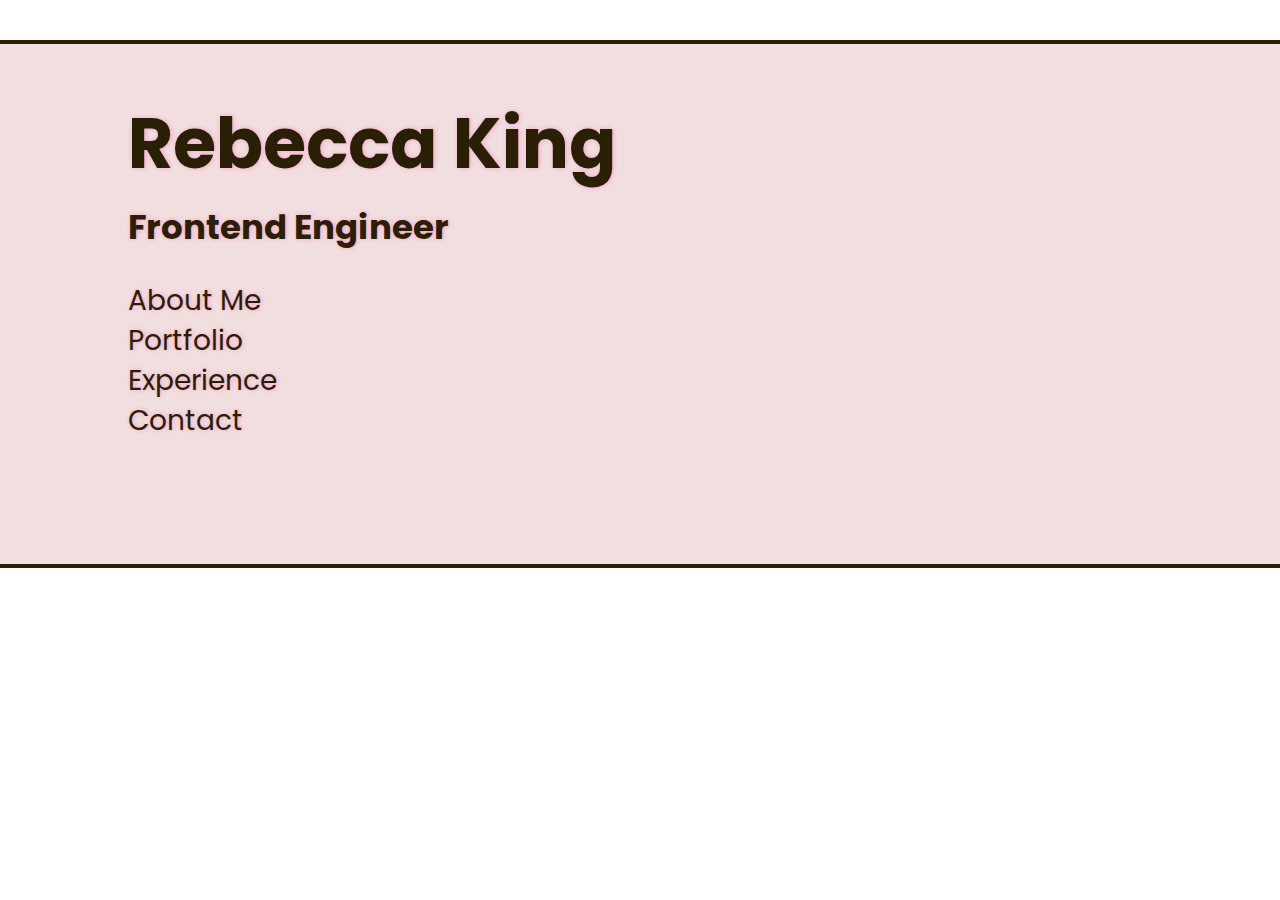
==== commit 37fdd4c9: "Remove fade in" ====
--- a/index.html
+++ b/index.html
@@ -17,7 +17,7 @@
     <header></header>
     <main>
       <div class="landing-content">
-        <div data-aos="zoom-in-right" data-aos-easing="linear" data-aos-duration="500">
+        <div>
           <h1>Rebecca King</h1>
           <h2>Frontend Engineer</h2>
           <nav>
@@ -35,9 +35,7 @@
       <script src="https://code.jquery.com/jquery-3.7.1.min.js" integrity="sha256-/JqT3SQfawRcv/BIHPThkBvs0OEvtFFmqPF/lYI/Cxo=" crossorigin="anonymous"></script>
 
       <script src="https://unpkg.com/aos@next/dist/aos.js"></script>
-      <script>
-        AOS.init();
-      </script>
+
     </footer>
   </body>
 </html>
--- a/style.css
+++ b/style.css
@@ -33,7 +33,7 @@
 }
 
 .home main {
-    background: #c1757557;
+    background: #c175753b;
 }
 
 body.home {
@@ -44,6 +44,7 @@
 
 body.home .landing-content {
     border-bottom: 4px solid #291f02;
+    padding-left: 10%;
 }
 
 p,
@@ -53,7 +54,8 @@
 h4,
 a,
 label,
-input[type="submit"],
+input,
+textarea,
 .close {
     color: #291f02;
     font-family: 'Poppins', sans-serif;
@@ -89,6 +91,10 @@
     font-size: 32px;
 }
 
+nav ul li a.active {
+    text-decoration: underline;
+}
+
 h1,
 h2 {
     width: fit-content;
@@ -102,6 +108,31 @@
 h2 {
     font-size: 34px;
     margin-top: 5px;
+}
+
+.project h2 {
+    font-size: 28px;
+    margin-bottom: 0px;
+    margin-top: 20px;
+}
+
+.project .details {
+    display: flex;
+    flex-direction: row;
+}
+
+.project p {
+    margin-right: 25px;
+}
+
+.project img {
+    margin-top: 15px;
+    width: 50%;
+}
+
+.portfolio .inner-container {
+    margin: 0 auto;
+    width: 95%;
 }
 
 form {
@@ -138,6 +169,10 @@
     font-size: 16px;
     height: 48px;
     width: 250px;
+}
+
+input[type="submit"]:hover {
+    cursor: pointer;
 }
 
 footer img {
@@ -163,13 +198,6 @@
     width: 100%;
 }
 
-/*
-.inner-container {
-    animation: fadeIn 1s;
-    opacity: 1;
-}
-*/
-
 .name-email {
     display: flex;
     flex-direction: row;
@@ -273,6 +301,11 @@
     border-right: none;
 }
 
+.experience .inner-container {
+    margin: 20px auto;
+    width: 75%;
+}
+
 .experience .work-columns {
     display: flex;
 }
@@ -302,10 +335,6 @@
 .contact .inner-container {
     margin: 25px auto;
     width: 630px;
-}
-
-body.experience {
-    margin-right: 40px;
 }
 
 .mobile-nav {
@@ -339,7 +368,7 @@
 
 @media only screen and (min-width: 481px) and (max-width: 1200px) {
     html {
-        background: #c1757557;
+        background: #c175753b;
     }
 
     .about .landing-content .inner-container {
@@ -355,15 +384,11 @@
 
 @media only screen and (max-width: 480px) {
     body.home {
-        background: #c1757557;
-    }
-
-    .experience .work-columns {
-        flex-direction: column;
-    }
-
-    .experience .work-columns .freelance {
-        margin-left: 0;
+        background: #c175753b;
+    }
+
+    h2 {
+        font-size: 28px;
     }
 
     .mobile-nav {
@@ -383,6 +408,17 @@
         z-index: 1;
     }
 
+    nav.show {
+        animation-duration: 0.5s;
+        animation-name: leftEnter;
+        left: 15px;
+    }
+
+    nav.hide {
+        animation-duration: 0.5s;
+        animation-name: leftLeave;
+    }
+
     header {
         display: flex;
         height: 30px;
@@ -416,7 +452,30 @@
         float: right;
         font-size: 40px;
         position: absolute;
-        right: 25px;
+        right: 35px;
+        top: 3px;
+    }
+
+    .experience .inner-container {
+        width: 100%;
+    }
+
+    .experience .work-columns {
+        flex-direction: column;
+    }
+
+    .experience .work-columns .freelance {
+        margin-left: 0;
+        width: 100%;
+    }
+
+    .project .details {
+        flex-direction: column;
+    }
+
+    .project img {
+        margin-left: -10px;
+        width: 98%;
     }
 
     .about .landing-content .selfie {
@@ -434,17 +493,6 @@
         margin-bottom: 10px;
     }
 
-    nav.show {
-        animation-duration: 0.5s;
-        animation-name: leftEnter;
-        left: 15px;
-    }
-
-    nav.hide {
-        animation-duration: 0.5s;
-        animation-name: leftLeave;
-    }
-
     .name-email {
         flex-direction: column;
     }
@@ -452,4 +500,9 @@
     textarea {
         width: 300px;
     }
-}
+
+    .contact .inner-container,
+    .contact form {
+        width: unset;
+    }
+}
